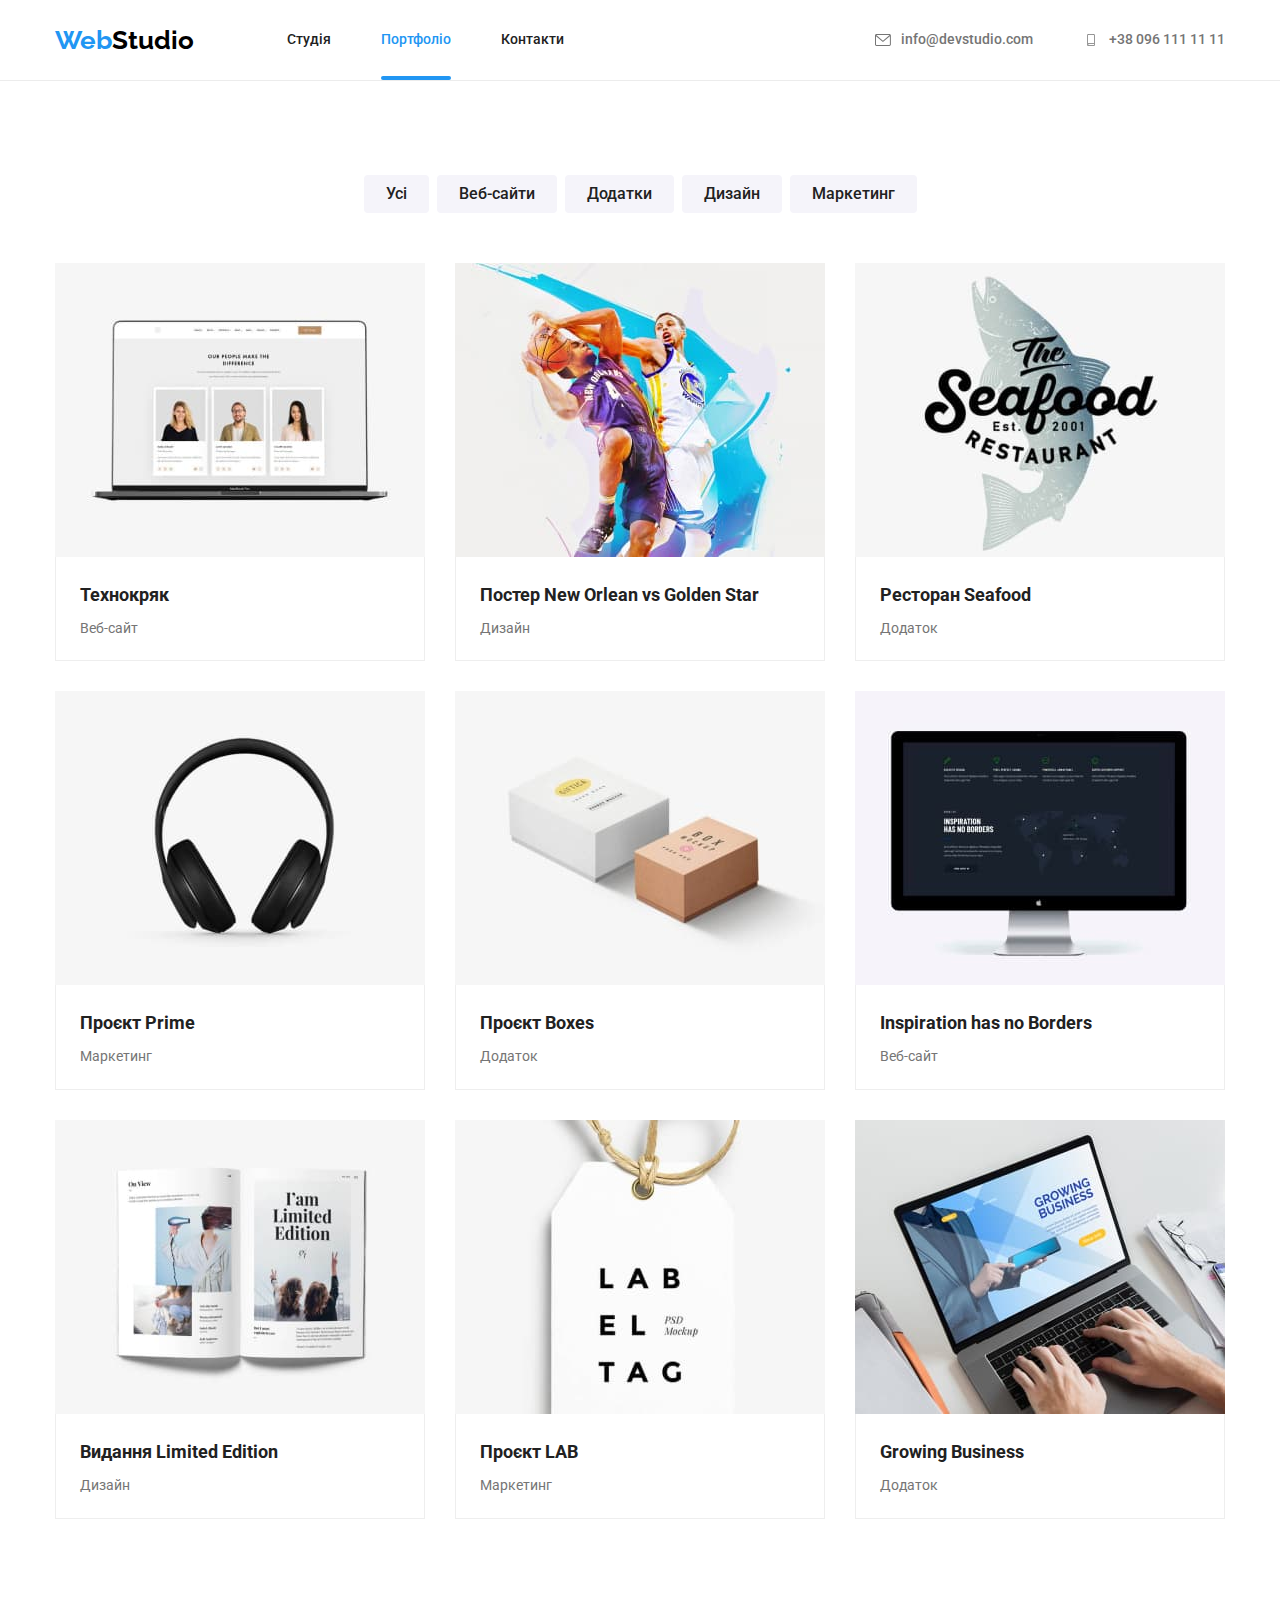
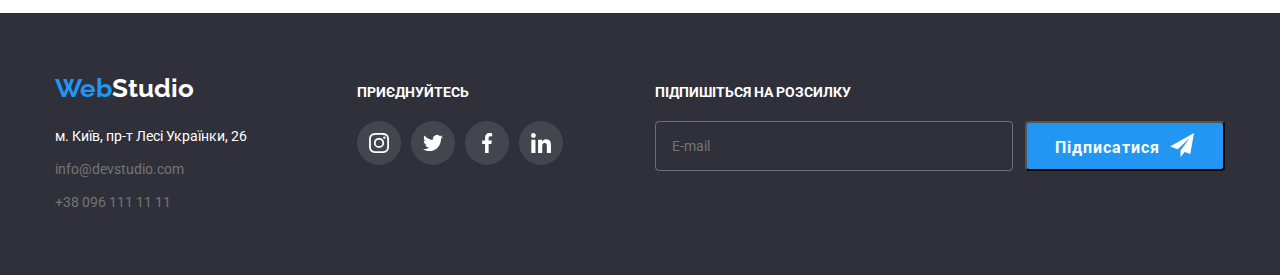
==== portfolio.html @ 0f6c2cb3 "Додає файли з попереднього модуля" ====
<!DOCTYPE html>
<html lang="uk">
  <head>
    <meta charset="UTF-8" />
    <meta http-equiv="X-UA-Compatible" content="IE=edge" />
    <meta name="viewport" content="width=device-width, initial-scale=1.0" />
    <title>Portfolio</title>
    <link rel="preconnect" href="https://fonts.googleapis.com" />
    <link rel="preconnect" href="https://fonts.gstatic.com" crossorigin />
    <link
      rel="stylesheet"
      href="https://cdnjs.cloudflare.com/ajax/libs/modern-normalize/1.1.0/modern-normalize.min.css"
    />
    <link
      href="https://fonts.googleapis.com/css2?family=Raleway:wght@700&family=Roboto:wght@400;500;700;900&display=swap"
      rel="stylesheet"
    />
    <link rel="stylesheet" href="./css/main.min.css" />
  </head>
  <body>
    <header class="header">
      <div class="header__container container">
        <!--Навігація-->
        <nav class="nav">
          <!--Логотип-->
          <a class="logo" href="./index.html"
            >Web<span class="logo__word">Studio</span></a
          >

          <ul class="nav__list list">
            <li class="nav__item">
              <a class="nav__link link" href="./index.html">Студія</a>
            </li>
            <li class="nav__item">
              <a class="nav__link link current" href="./portfolio.html"
                >Портфоліо</a
              >
            </li>
            <li class="nav__item">
              <a class="nav__link link" href="">Контакти</a>
            </li>
          </ul>
        </nav>
        <!--Контакти-->
        <ul class="contacts list">
          <li class="contacts__item">
            <a class="contacts__link link" href="mailto:info@devstudio.com">
              <span class="contacts__img"
                ><svg class="contacts__icon" width="16px" height="12px">
                  <use
                    href="./images/icons.svg#icon-contacts-envelope"
                  ></use></svg></span
              >info@devstudio.com</a
            >
          </li>
          <li class="contacts__item">
            <a class="contacts__link link" href="tel:+380961111111">
              <span class="contacts__img"
                ><svg class="contacts__icon" width="16px" height="12px">
                  <use
                    href="./images/icons.svg#icon-contacts-smartphone"
                  ></use></svg></span
              >+38 096 111 11 11</a
            >
          </li>
        </ul>
      </div>
    </header>
    <main>
      <section class="section">
        <div class="container">
          <!--Приховати заголовок-->
          <h1 class="visually-hidden">Портфоліо</h1>
          <ul class="filter list">
            <li class="filter__item">
              <button class="filter__btn button" type="button">Усі</button>
            </li>
            <li class="filter__item">
              <button class="filter__btn button" type="button">
                Веб-сайти
              </button>
            </li>
            <li class="filter__item">
              <button class="filter__btn button" type="button">Додатки</button>
            </li>
            <li class="filter__item">
              <button class="filter__btn button" type="button">Дизайн</button>
            </li>
            <li class="filter__item">
              <button class="filter__btn button" type="button">
                Маркетинг
              </button>
            </li>
          </ul>
          <ul class="projects list">
            <li class="projects__item">
              <a class="projects__link" href="#">
                <div class="projects__overlay">
                  <img
                    class="projects__img"
                    src="./images/tehnocrack-img.jpg"
                    alt="Ноутбук з відкритим сайтом"
                  />
                  <div class="projects__description">
                    <p class="projects__text">
                      Ресурс пропонує комплексні пропозиції з різним рівнем
                      функціоналу та сервісів. Все це дозволить відвідувачу
                      отримати вичерпні відомості про компанію чи приватну
                      особу.
                    </p>
                  </div>
                </div>
                <div class="projects__meta">
                  <h2 class="projects__title">Технокряк</h2>
                  <p>Веб-сайт</p>
                </div>
              </a>
            </li>
            <li class="projects__item">
              <a class="projects__link" href="#">
                <div class="projects__overlay">
                  <img
                    class="projects__img"
                    src="./images/poster-img.jpg"
                    alt="Постер з баскетболістами"
                  />
                  <div class="projects__description">
                    <p class="projects__text">
                      Ресурс пропонує комплексні пропозиції з різним рівнем
                      функціоналу та сервісів. Все це дозволить відвідувачу
                      отримати вичерпні відомості про компанію чи приватну
                      особу.
                    </p>
                  </div>
                </div>
                <div class="projects__meta">
                  <h2 class="projects__title">
                    Постер New Orlean vs Golden Star
                  </h2>
                  <p>Дизайн</p>
                </div>
              </a>
            </li>
            <li class="projects__item">
              <a class="projects__link" href="#">
                <div class="projects__overlay">
                  <img
                    class="projects__img"
                    src="./images/restaurant-seafood-img.jpg"
                    alt="Логотип ресторану"
                  />
                  <div class="projects__description">
                    <p class="projects__text">
                      Ресурс пропонує комплексні пропозиції з різним рівнем
                      функціоналу та сервісів. Все це дозволить відвідувачу
                      отримати вичерпні відомості про компанію чи приватну
                      особу.
                    </p>
                  </div>
                </div>
                <div class="projects__meta">
                  <h2 class="projects__title">Ресторан Seafood</h2>
                  <p>Додаток</p>
                </div>
              </a>
            </li>
            <li class="projects__item">
              <a class="projects__link" href="#">
                <div class="projects__overlay">
                  <img
                    class="projects__img"
                    src="./images/prime-img.jpg"
                    alt="Навушники"
                  />
                  <div class="projects__description">
                    <p class="projects__text">
                      Ресурс пропонує комплексні пропозиції з різним рівнем
                      функціоналу та сервісів. Все це дозволить відвідувачу
                      отримати вичерпні відомості про компанію чи приватну
                      особу.
                    </p>
                  </div>
                </div>
                <div class="projects__meta">
                  <h2 class="projects__title">Проєкт Prime</h2>
                  <p>Маркетинг</p>
                </div>
              </a>
            </li>
            <li class="projects__item">
              <a class="projects__link" href="#">
                <div class="projects__overlay">
                  <img
                    class="projects__img"
                    src="./images/boxes-img.jpg"
                    alt="Дві коробки"
                  />
                  <div class="projects__description">
                    <p class="projects__text">
                      Ресурс пропонує комплексні пропозиції з різним рівнем
                      функціоналу та сервісів. Все це дозволить відвідувачу
                      отримати вичерпні відомості про компанію чи приватну
                      особу.
                    </p>
                  </div>
                </div>
                <div class="projects__meta">
                  <h2 class="projects__title">Проєкт Boxes</h2>
                  <p>Додаток</p>
                </div>
              </a>
            </li>
            <li class="projects__item">
              <a class="projects__link" href="#">
                <div class="projects__overlay">
                  <img
                    class="projects__img"
                    src="./images/inspiration-img.jpg"
                    alt="Монітор комп'ютера"
                  />
                  <div class="projects__description">
                    <p class="projects__text">
                      Ресурс пропонує комплексні пропозиції з різним рівнем
                      функціоналу та сервісів. Все це дозволить відвідувачу
                      отримати вичерпні відомості про компанію чи приватну
                      особу.
                    </p>
                  </div>
                </div>
                <div class="projects__meta">
                  <h2 class="projects__title">Inspiration has no Borders</h2>
                  <p>Веб-сайт</p>
                </div>
              </a>
            </li>
            <li class="projects__item">
              <a class="projects__link" href="#">
                <div class="projects__overlay">
                  <img
                    class="projects__img"
                    src="./images/edition-img.jpg"
                    alt="Відкрита книга"
                  />
                  <div class="projects__description">
                    <p class="projects__text">
                      Ресурс пропонує комплексні пропозиції з різним рівнем
                      функціоналу та сервісів. Все це дозволить відвідувачу
                      отримати вичерпні відомості про компанію чи приватну
                      особу.
                    </p>
                  </div>
                </div>
                <div class="projects__meta">
                  <h2 class="projects__title">Видання Limited Edition</h2>
                  <p>Дизайн</p>
                </div>
              </a>
            </li>
            <li class="projects__item">
              <a class="projects__link" href="#">
                <div class="projects__overlay">
                  <img
                    class="projects__img"
                    src="./images/lab-img.jpg"
                    alt="Етикетка"
                  />
                  <div class="projects__description">
                    <p class="projects__text">
                      Ресурс пропонує комплексні пропозиції з різним рівнем
                      функціоналу та сервісів. Все це дозволить відвідувачу
                      отримати вичерпні відомості про компанію чи приватну
                      особу.
                    </p>
                  </div>
                </div>
                <div class="projects__meta">
                  <h2 class="projects__title">Проєкт LAB</h2>
                  <p>Маркетинг</p>
                </div>
              </a>
            </li>
            <li class="projects__item">
              <a class="projects__link" href="#">
                <div class="projects__overlay">
                  <img
                    class="projects__img"
                    src="./images/growing-businnes-img.jpg"
                    alt="Руки працюють за ноутбуком"
                  />
                  <div class="projects__description">
                    <p class="projects__text">
                      Ресурс пропонує комплексні пропозиції з різним рівнем
                      функціоналу та сервісів. Все це дозволить відвідувачу
                      отримати вичерпні відомості про компанію чи приватну
                      особу.
                    </p>
                  </div>
                </div>
                <div class="projects__meta">
                  <h2 class="projects__title">Growing Business</h2>
                  <p>Додаток</p>
                </div>
              </a>
            </li>
          </ul>
        </div>
      </section>
    </main>

    <footer class="footer">
      <div class="footer__container container">
        <div class="footer__contacts">
          <!--Логотип-->
          <div class="footer__logo">
            <a class="logo" href="./index.html"
              >Web<span class="logo__word logo__word--white-color"
                >Studio</span
              ></a
            >
          </div>
          <!--Адреса-->
          <address>
            <ul class="list">
              <li class="footer__item footer__map">
                <a
                  class="link"
                  href="https://www.google.com.ua/maps/place/%D0%B1%D1%83%D0%BB%D1%8C%D0%B2%D0%B0%D1%80+%D0%9B%D0%B5%D1%81%D1%96+%D0%A3%D0%BA%D1%80%D0%B0%D1%97%D0%BD%D0%BA%D0%B8,+26,+%D0%9A%D0%B8%D1%97%D0%B2,+02000/@50.4265807,30.5361971,17z/data=!3m1!4b1!4m6!3m5!1s0x40d4cf0e033ecbe9:0x57a4dffefec77da0!8m2!3d50.4265807!4d30.5383858!16s%2Fg%2F1tctq5jv?hl=uk"
                  >м. Київ, пр-т Лесі Українки, 26</a
                >
              </li>
              <li class="footer__item">
                <a class="link" href="mailto:info@devstudio.com"
                  >info@devstudio.com</a
                >
              </li>
              <li class="footer__item">
                <a class="link" href="tel:+380961111111">+38 096 111 11 11</a>
              </li>
            </ul>
          </address>
        </div>

        <div class="footer__social">
          <p class="footer__text">приєднуйтесь</p>
          <ul class="social list">
            <li class="social__item">
              <a class="social__link social__link--bg-color link" href="#"
                ><svg
                  class="social__icon social__icon--white-color"
                  width="20px"
                  height="20px"
                >
                  <use href="./images/icons.svg#icon-instagram"></use></svg
              ></a>
            </li>
            <li class="social__item">
              <a class="social__link social__link--bg-color link" href="#"
                ><svg
                  class="social__icon social__icon--white-color"
                  width="20px"
                  height="20px"
                >
                  <use href="./images/icons.svg#icon-twitter"></use></svg
              ></a>
            </li>
            <li class="social__item">
              <a class="social__link social__link--bg-color link" href="#"
                ><svg
                  class="social__icon social__icon--white-color"
                  width="20px"
                  height="20px"
                >
                  <use href="./images/icons.svg#icon-facebook"></use></svg
              ></a>
            </li>
            <li class="social__item">
              <a class="social__link social__link--bg-color link" href="#"
                ><svg
                  class="social__icon social__icon--white-color"
                  width="20px"
                  height="20px"
                >
                  <use href="./images/icons.svg#icon-linkedin"></use></svg
              ></a>
            </li>
          </ul>
        </div>

        <div class="mailing-form">
          <p class="mailing-form__text">Підпишіться на розсилку</p>
          <form action="#" class="mailing-form__field">
            <input
              class="mailing-form__input"
              type="email"
              name="mail"
              placeholder="E-mail"
            />
            <button class="form-btn button" type="submit">
              <span>Підписатися</span>
              <svg class="form-btn__icon" width="24px" height="24px">
                <use href="./images/icons.svg#icon-form-btn-send"></use>
              </svg>
            </button>
          </form>
        </div>
      </div>
    </footer>
  </body>
</html>
---- css/main.min.css ----
:root{--primary-text-color: #757575;--primary-white-color: #ffffff;--secondary-white-color: #f5f5f5;--accessary-white-color: #f5f4fa;--title-color: #212121;--primary-black-color: #000000;--alternativ-black-kolor: #212121;--active-btn-color: #188ce8;--accent-color: #2196f3;--primary-beckground-color: #2f303a;--border-color: #eeeeee;--border-header-color: #ececec;--elements-grey-color: #afb1b8;--footer-grey-color: rgba(255, 255, 255, 0.1);--timing-function: cubic-bezier(0.4, 0, 0.2, 1);--input-border-color: rgba(33, 33, 33, 0.2)}*,*::before,*::after{box-sizing:border-box}body{color:var(--primary-text-color);font-family:"Roboto",sans-serif;font-weight:400;font-size:14px;line-height:1.71}h1,h2,h3,h4,h5,h6,p,ul{margin:0;padding:0}img{display:block;max-width:100%;height:auto}.list{list-style-type:none}.link{text-decoration:none;color:inherit;transition:color 250ms var(--timing-function)}.link:hover,.link:focus{color:var(--accent-color)}.button{cursor:pointer}.section{padding-top:94px;padding-bottom:94px}.section__title{color:var(--title-color);font-weight:700;font-size:36px;line-height:1.17;margin-bottom:50px}.container{max-width:1200px;margin-left:auto;margin-right:auto;padding-left:15px;padding-right:15px}.visually-hidden{position:absolute;width:1px;height:1px;overflow:hidden;border:0;padding:0;clip:rect(0 0 0 0);-webkit-clip-path:inset(50%);clip-path:inset(50%);margin:-1px;white-space:nowrap}.current::after{display:block;position:absolute;left:0px;bottom:0px;width:100%;height:4px;background-color:currentColor;border-radius:2px;content:""}.footer{background-color:var(--primary-beckground-color);padding-top:60px;padding-bottom:60px}.footer__container{display:flex;gap:70px}.footer__contacts{display:inline-block}.footer__logo{margin-bottom:20px}.footer__item:not(:last-child){margin-bottom:9px}.footer__map{color:var(--primary-white-color)}.footer .link{font-style:normal}.footer__social{padding-top:12px}.footer__text{font-weight:700;font-size:14px;line-height:1.14;align-items:center;text-transform:uppercase;color:var(--primary-white-color);margin-bottom:20px}.header{border-bottom:1px solid var(--border-header-color);text-align:center}.header__container{display:flex;justify-content:space-between}.nav{display:flex;align-items:center}.nav__list{display:flex}.nav__list .link.current{color:var(--accent-color)}.nav__item:not(:last-child){margin-right:50px}.nav__link{display:block;position:relative;padding-top:32px;padding-bottom:32px;color:var(--title-color);font-weight:500;font-size:14px;line-height:1.14}.contacts{display:flex;margin-left:auto}.contacts__item:not(:last-child){margin-right:50px}.contacts__link{display:flex;align-items:center;padding-top:32px;padding-bottom:32px;font-weight:500;font-size:14px;line-height:1.14}.contacts__img{display:flex;justify-content:center;width:16px;height:12px;margin-right:10px}.contacts__icon{fill:currentColor}.logo{margin-right:93px;color:var(--accent-color);font-family:"Raleway";font-weight:700;font-size:26px;line-height:1.19;text-decoration:none}.logo__word{color:var(--primary-black-color)}.logo__word--white-color{color:var(--primary-white-color)}.mailing-form{margin-left:auto;padding-top:12px}.mailing-form__text{font-weight:700;font-size:14px;margin-bottom:20px;line-height:1.14;align-items:center;text-transform:uppercase;color:var(--primary-white-color)}.mailing-form__field{display:flex;position:relative}.mailing-form__input{width:358px;height:50px;padding-left:16px;margin-right:12px;color:var(--primary-white-color);background:rgba(0,0,0,0);border:1px solid rgba(255,255,255,.3);border-radius:4px;transition:border-color 250ms var(--timing-function)}.mailing-form__input:focus{border-color:var(--primary-white-color)}.form-btn{display:flex;text-align:center;width:200px;height:50px;padding:10px 28px;font-family:"Roboto",sans-serif;font-weight:700;font-size:16px;line-height:1.87;letter-spacing:.06em;color:var(--primary-white-color);background-color:var(--accent-color);border-radius:4px}.form-btn__icon{margin-left:10px;fill:currentColor}.social__link{display:flex;justify-content:center;align-items:center;width:44px;height:44px;border-radius:50%;transition:background-color 250ms var(--timing-function)}.social__link:hover,.social__link:focus{background-color:var(--accent-color)}.social__icon{fill:var(--elements-grey-color);transition:fill 250ms var(--timing-function)}.social__link:hover .social__icon,.social__link:focus .social__icon{fill:var(--primary-white-color)}.social__link--bg-color{background-color:var(--footer-grey-color)}.social__icon--white-color{fill:var(--primary-white-color)}.backdrop{position:fixed;top:0;left:0;width:100%;height:100%;z-index:1;background-color:rgba(0,0,0,.2);opacity:1;transition:opacity 250ms var(--timing-function),visibility 250ms var(--timing-function)}.backdrop.is-hidden .modal{transform:translate(-50%, -50%) scale(1.2)}.modal{position:absolute;top:50%;left:50%;padding:40px;transform:translate(-50%, -50%) scale(1);width:528px;height:581px;background-color:var(--primary-white-color);transition:transform 250ms var(--timing-function)}.is-hidden{opacity:0;visibility:hidden;pointer-events:none}.modal__btn{position:absolute;width:30px;height:30px;top:8px;right:8px;background:var(--primary-white-color);border:1px solid rgba(0,0,0,.1);border-radius:50%;cursor:pointer;transition:fill 250ms var(--timing-function)}.modal__icon-close{position:absolute;top:50%;left:50%;transform:translate(-50%, -50%)}.modal__btn:hover .modal__icon-close{fill:var(--accent-color)}.benefits{padding-bottom:0;background-color:var(--primary-white-color)}.benefits__list{display:flex;gap:30px}.benefits__item{max-width:270px}.benefits__icon{display:flex;justify-content:center;align-items:center;width:270px;height:120px;margin-bottom:30px;background-color:var(--accessary-white-color)}.benefits__title{margin-bottom:10px;color:var(--title-color);font-weight:700;font-size:14px;line-height:1.14;text-transform:uppercase}.customers{text-align:center;padding-top:94px;padding-bottom:94px}.customers__list{display:flex;justify-content:space-between;gap:30px}.customers__link{display:flex;justify-content:center;align-items:center;width:170px;height:92px;border:1px solid var(--elements-grey-color);border-radius:4px;transition:border-color 250ms var(--timing-function)}.customers__link:hover,.customers__link:focus{border-color:var(--accent-color)}.customers__icon{fill:var(--elements-grey-color);transition:fill 250ms var(--timing-function)}.customers__link:hover .customers__icon,.customers__link:focus .customers__icon{fill:var(--accent-color)}.response__text{font-family:"Roboto",sans-serif;font-style:normal;font-weight:700;font-size:20px;line-height:1.15;text-align:center;letter-spacing:.03em;color:var(--title-color);margin-bottom:10px}.response__label{display:block;font-family:"Roboto",sans-serif;font-style:normal;font-weight:400;font-size:12px;line-height:1.16;letter-spacing:.01em;margin-bottom:4px}.response__field{position:relative;display:block;margin-bottom:10px;color:var(--title-color)}.response__input{width:100%;height:40px;padding:11px 11px 11px 44px;font:inherit;border:1px solid var(--input-border-color);border-radius:4px;cursor:pointer;outline:none}.response__input:hover,.response__input:focus{border-color:var(--accent-color);transition:border-color 250ms var(--timing-function)}.response__icon{position:absolute;top:50%;left:12px;transform:translateY(-50%);fill:currentColor;pointer-events:none;transition:fill 250ms var(--timing-function)}.response__input:hover+.response__icon,.response__input:focus+.response__icon{fill:var(--accent-color)}.response__area{display:block;width:100%;height:120px;resize:none;padding:12px 16px;margin-bottom:20px;font:inherit;border:1px solid var(--input-border-color);border-radius:4px;outline:none}.response__area:hover,.response__area:focus{border-color:var(--accent-color);transition:border-color 250ms var(--timing-function)}.policy{display:flex;align-items:center;justify-content:center;gap:7px;margin-bottom:30px}.policy__input{position:absolute;-webkit-appearance:none;-moz-appearance:none;appearance:none}.policy__input:checked~.policy__checkbox{background-image:url(../images/checkbox-checked.svg)}.policy__checkbox{display:inline-block;width:16px;height:15px;background-image:url(../images/checkbox.svg)}.policy__link{color:var(--accent-color)}.response__btn{display:block;width:200px;height:50px;padding:10px 28px;margin:0 auto;font-family:"Roboto",sans-serif;font-weight:700;font-size:16px;line-height:1.87;letter-spacing:.06em;color:var(--primary-white-color);background-color:var(--accent-color);border-color:var(--accent-color);border-radius:4px;box-shadow:0px 4px 4px rgba(0,0,0,.15);transition:background-color 250ms var(--timing-function),box-shadow 250ms var(--timing-function)}.response__btn:hover{background:var(--active-btn-color);box-shadow:0px 4px 4px rgba(0,0,0,.15);border-radius:4px}.hero{padding-top:200px;padding-bottom:200px;text-align:center;background-color:var(--primary-beckground-color);background-image:linear-gradient(rgba(47, 48, 58, 0.4), rgba(47, 48, 58, 0.4)),url(../images/hero-bg-Img.jpg);background-repeat:no-repeat;background-size:cover;background-position:center}.hero__title{margin:auto;margin-bottom:30px;max-width:696px;color:var(--primary-white-color);font-weight:900;font-size:44px;line-height:1.36;letter-spacing:.06em;text-transform:uppercase}.hero__btn{padding:10px 32px;color:var(--primary-white-color);background-color:var(--accent-color);font-weight:700;font-size:16px;line-height:1.875;letter-spacing:.06em;border-color:rgba(0,0,0,0);border-radius:4px;transition:background-color 250ms var(--timing-function),box-shadow 250ms var(--timing-function)}.hero__btn:hover,.hero__btn:focus{background-color:var(--active-btn-color);box-shadow:0px 4px 4px rgba(0,0,0,.15)}.team{text-align:center;background-color:var(--accessary-white-color)}.team__list{display:flex;justify-content:space-between}.team__item{background-color:var(--primary-white-color);box-shadow:0px 1px 3px rgba(0,0,0,.12),0px 1px 1px rgba(0,0,0,.14),0px 2px 1px rgba(0,0,0,.2);border-radius:0px 0px 4px 4px}.team__img{width:270px}.team__description{padding-top:30px;padding-bottom:30px}.team__title{margin-bottom:10px;color:var(--title-color);font-weight:500;font-size:16px;line-height:1.19}.team__text{margin-bottom:16px}.social{display:flex;justify-content:center;gap:10px}.works{background-color:var(--primary-white-color);text-align:center;padding-bottom:94px}.works__list{display:flex;justify-content:space-between}.works__item{position:relative}.works__title{display:flex;justify-content:center;align-items:center;width:100%;height:70px;color:var(--primary-white-color);background-color:rgba(47,48,58,.8);font-weight:700;font-size:14px;line-height:1.14;letter-spacing:.03em;text-transform:uppercase;position:absolute;bottom:0}.works__img{width:370px}.filter{display:flex;justify-content:center;margin-bottom:50px}.filter__item:not(:last-child){margin-right:8px}.filter__btn{padding:6px 22px;color:var(--title-color);background-color:var(--accessary-white-color);font-family:inherit;font-weight:500;font-size:16px;line-height:1.6;border:1px rgba(0,0,0,0);border-radius:4px;transition:color 250ms var(--timing-function),box-shadow 250ms var(--timing-function),background-color 250ms var(--timing-function)}.filter__btn:hover,.filter__btn:focus{color:var(--primary-white-color);background-color:var(--accent-color);box-shadow:0px 3px 1px rgba(0,0,0,.1),0px 1px 2px rgba(0,0,0,.08),0px 2px 2px rgba(0,0,0,.12)}.projects{display:flex;flex-wrap:wrap}.projects__item{width:calc((100% - 60px)/3)}.projects__item:not(:nth-child(3n)){margin-right:30px}.projects__item:not(:nth-last-child(-n+3)){margin-bottom:30px}.projects__title{margin-bottom:4px;color:var(--title-color);font-weight:700;font-size:18px;line-height:2}.projects__link{display:inline-block;text-decoration:none;color:inherit;transition:box-shadow 250ms var(--timing-function)}.projects__link:hover{box-shadow:0px 1px 1px rgba(0,0,0,.12),0px 4px 4px rgba(0,0,0,.06),1px 4px 6px rgba(0,0,0,.16)}.projects__overlay{position:relative;width:100%;height:100%;overflow:hidden}.projects__img{width:370px}.projects__description{position:absolute;top:0;left:0;width:100%;height:100%;transform:translateY(101%);font-weight:400;font-size:18px;line-height:1.56;letter-spacing:.03em;padding:63px 24px;color:var(--primary-white-color);background-color:rgba(33,150,243,.9);transition:transform 250ms var(--timing-function)}.projects__link:hover .projects__description{transform:translateY(0)}.projects__meta{padding:20px 24px;border-right:1px solid var(--border-color);border-bottom:1px solid var(--border-color);border-left:1px solid var(--border-color)}/*# sourceMappingURL=main.min.css.map */
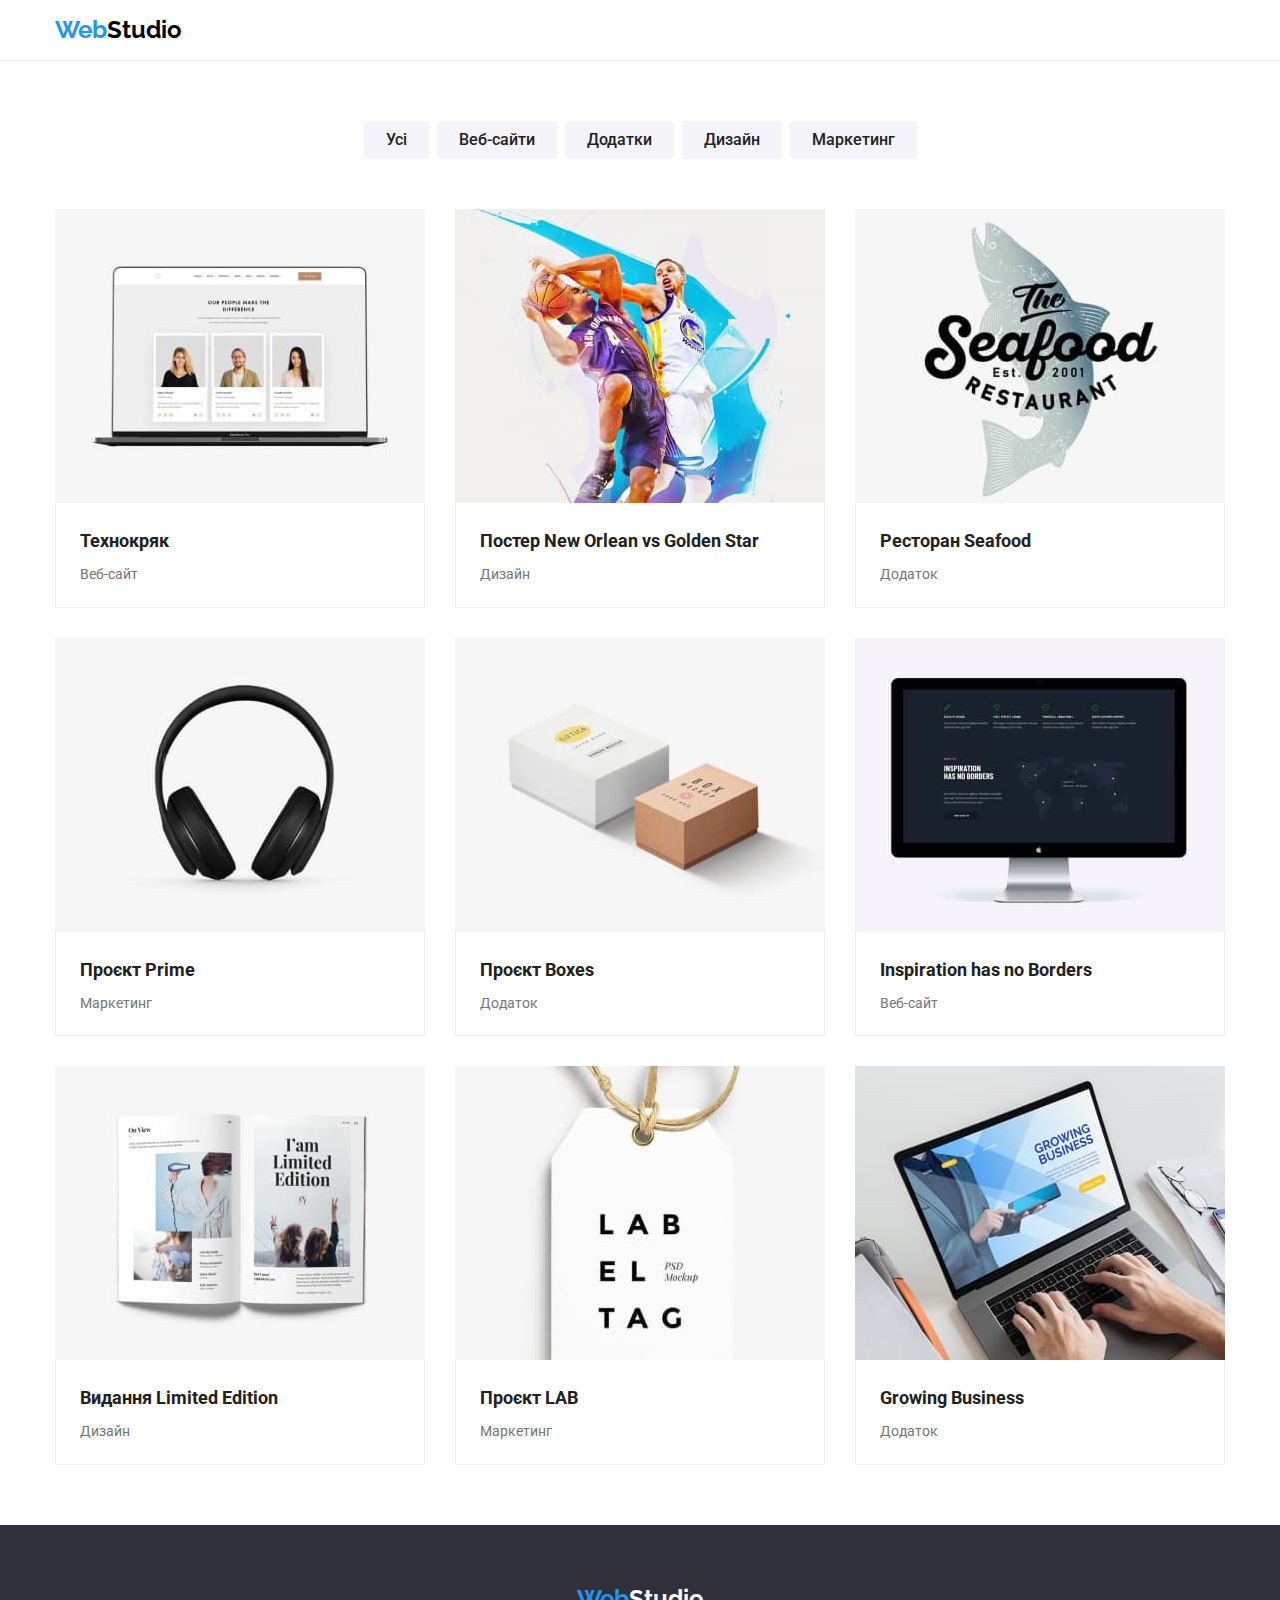
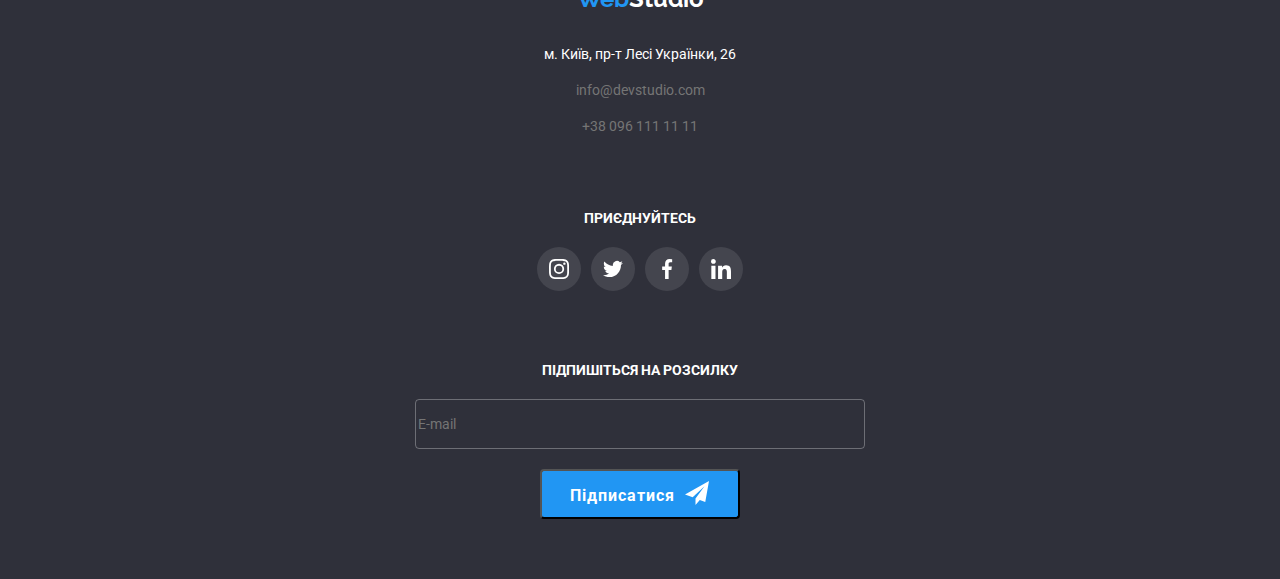
==== commit e1ff4392: "Додає мобільні стилі до хедеоа і футера портфоліо" ====
--- a/portfolio.html
+++ b/portfolio.html
@@ -27,20 +27,35 @@
             >Web<span class="logo__word">Studio</span></a
           >
 
+          <button
+            class="mobile-btn-burger js-open-menu"
+            type="button"
+          >
+            <svg
+              width="40px"
+              height="40px"
+              aria-label="Перемикач мобільного меню"
+            >
+              <use
+                class="mobile-btn-burger__icon"
+                href="./images/icons.svg#icon-header-menu_40px"
+              ></use>
+            </svg>
+          </button>
+
           <ul class="nav__list list">
             <li class="nav__item">
               <a class="nav__link link" href="./index.html">Студія</a>
             </li>
             <li class="nav__item">
-              <a class="nav__link link current" href="./portfolio.html"
-                >Портфоліо</a
-              >
+              <a class="nav__link link current" href="./portfolio.html">Портфоліо</a>
             </li>
             <li class="nav__item">
               <a class="nav__link link" href="">Контакти</a>
             </li>
           </ul>
         </nav>
+
         <!--Контакти-->
         <ul class="contacts list">
           <li class="contacts__item">
@@ -320,7 +335,7 @@
           </div>
           <!--Адреса-->
           <address>
-            <ul class="list">
+            <ul class="footer__list list">
               <li class="footer__item footer__map">
                 <a
                   class="link"
@@ -350,8 +365,7 @@
                   width="20px"
                   height="20px"
                 >
-                  <use href="./images/icons.svg#icon-instagram"></use></svg
-              ></a>
+                  <use href="./images/icons.svg#icon-instagram"></use></svg></a>
             </li>
             <li class="social__item">
               <a class="social__link social__link--bg-color link" href="#"
@@ -360,8 +374,7 @@
                   width="20px"
                   height="20px"
                 >
-                  <use href="./images/icons.svg#icon-twitter"></use></svg
-              ></a>
+                  <use href="./images/icons.svg#icon-twitter"></use></svg></a>
             </li>
             <li class="social__item">
               <a class="social__link social__link--bg-color link" href="#"
@@ -370,8 +383,7 @@
                   width="20px"
                   height="20px"
                 >
-                  <use href="./images/icons.svg#icon-facebook"></use></svg
-              ></a>
+                  <use href="./images/icons.svg#icon-facebook"></use></svg></a>
             </li>
             <li class="social__item">
               <a class="social__link social__link--bg-color link" href="#"
@@ -380,8 +392,7 @@
                   width="20px"
                   height="20px"
                 >
-                  <use href="./images/icons.svg#icon-linkedin"></use></svg
-              ></a>
+                  <use href="./images/icons.svg#icon-linkedin"></use></svg></a>
             </li>
           </ul>
         </div>
@@ -405,5 +416,62 @@
         </div>
       </div>
     </footer>
+
+    <div class="mobile-menu js-menu-container">
+        <nav class="mobile-menu__nav">
+          <ul class="list js-menu-container">
+            <li>
+              <a class="mobile-menu__link link current" href="./index.html">Студія</a>
+            </li>
+            <li>
+              <a class="mobile-menu__link link" href="./portfolio.html">Портфоліо</a>
+            </li>
+            <li>
+              <a class="mobile-menu__link link" href="">Контакти</a>
+            </li>
+          </ul>
+        </nav>
+
+        <div class="mobile-container">
+          <ul class="mobile-contacts list">
+            <li class="mobile-contacts__item">
+              <a class="mobile-contacts__tel link" href="tel:+380961111111">
+                +38 096 111 11 11</a
+              >
+            </li>
+            <li class="mobile-contacts__item">
+              <a class="mobile-contacts__email link" href="mailto:info@devstudio.com">
+                info@devstudio.com</a
+              >
+            </li>
+          </ul>
+
+          <ul class="mobail-menu__social list">
+            <li class="mobail-menu__social-item"><a href="#" class="mobail-menu__social-link link">Instagram</a></li>
+            <li class="mobail-menu__social-item"><a href="#" class="mobail-menu__social-link link">Twitter</a></li>
+            <li class="mobail-menu__social-item"><a href="#" class="mobail-menu__social-link link">Facebook</a></li>
+            <li class="mobail-menu__social-item"><a href="#" class="mobail-menu__social-link link">LinkedIn</a></li>
+          </ul>
+        </div>
+
+        <button
+        class="mobile-menu__btn-close js-close-menu"
+        type="button"
+        aria-expanded="false"
+        aria-controls="mobile-btn"
+      >
+          <svg
+          width="40px"
+          height="40px"
+          aria-label="Перемикач мобільного меню"
+        >
+           <use
+            class="mobile-btn-close__icon"
+            href="./images/icons.svg#icon-header-close_40px"
+          ></use>
+          </svg>
+        </button>
+
+    </div>
   </body>
 </html>
--- a/css/main.min.css
+++ b/css/main.min.css
@@ -1 +1 @@
-:root{--primary-text-color: #757575;--primary-white-color: #ffffff;--secondary-white-color: #f5f5f5;--accessary-white-color: #f5f4fa;--title-color: #212121;--primary-black-color: #000000;--alternativ-black-kolor: #212121;--active-btn-color: #188ce8;--accent-color: #2196f3;--primary-beckground-color: #2f303a;--border-color: #eeeeee;--border-header-color: #ececec;--elements-grey-color: #afb1b8;--footer-grey-color: rgba(255, 255, 255, 0.1);--timing-function: cubic-bezier(0.4, 0, 0.2, 1);--input-border-color: rgba(33, 33, 33, 0.2)}*,*::before,*::after{box-sizing:border-box}body{color:var(--primary-text-color);font-family:"Roboto",sans-serif;font-weight:400;font-size:14px;line-height:1.71}h1,h2,h3,h4,h5,h6,p,ul{margin:0;padding:0}img{display:block;max-width:100%;height:auto}.list{list-style-type:none}.link{text-decoration:none;color:inherit;transition:color 250ms var(--timing-function)}.link:hover,.link:focus{color:var(--accent-color)}.button{cursor:pointer}.section{padding-top:94px;padding-bottom:94px}.section__title{color:var(--title-color);font-weight:700;font-size:36px;line-height:1.17;margin-bottom:50px}.container{max-width:1200px;margin-left:auto;margin-right:auto;padding-left:15px;padding-right:15px}.visually-hidden{position:absolute;width:1px;height:1px;overflow:hidden;border:0;padding:0;clip:rect(0 0 0 0);-webkit-clip-path:inset(50%);clip-path:inset(50%);margin:-1px;white-space:nowrap}.current::after{display:block;position:absolute;left:0px;bottom:0px;width:100%;height:4px;background-color:currentColor;border-radius:2px;content:""}.footer{background-color:var(--primary-beckground-color);padding-top:60px;padding-bottom:60px}.footer__container{display:flex;gap:70px}.footer__contacts{display:inline-block}.footer__logo{margin-bottom:20px}.footer__item:not(:last-child){margin-bottom:9px}.footer__map{color:var(--primary-white-color)}.footer .link{font-style:normal}.footer__social{padding-top:12px}.footer__text{font-weight:700;font-size:14px;line-height:1.14;align-items:center;text-transform:uppercase;color:var(--primary-white-color);margin-bottom:20px}.header{border-bottom:1px solid var(--border-header-color);text-align:center}.header__container{display:flex;justify-content:space-between}.nav{display:flex;align-items:center}.nav__list{display:flex}.nav__list .link.current{color:var(--accent-color)}.nav__item:not(:last-child){margin-right:50px}.nav__link{display:block;position:relative;padding-top:32px;padding-bottom:32px;color:var(--title-color);font-weight:500;font-size:14px;line-height:1.14}.contacts{display:flex;margin-left:auto}.contacts__item:not(:last-child){margin-right:50px}.contacts__link{display:flex;align-items:center;padding-top:32px;padding-bottom:32px;font-weight:500;font-size:14px;line-height:1.14}.contacts__img{display:flex;justify-content:center;width:16px;height:12px;margin-right:10px}.contacts__icon{fill:currentColor}.logo{margin-right:93px;color:var(--accent-color);font-family:"Raleway";font-weight:700;font-size:26px;line-height:1.19;text-decoration:none}.logo__word{color:var(--primary-black-color)}.logo__word--white-color{color:var(--primary-white-color)}.mailing-form{margin-left:auto;padding-top:12px}.mailing-form__text{font-weight:700;font-size:14px;margin-bottom:20px;line-height:1.14;align-items:center;text-transform:uppercase;color:var(--primary-white-color)}.mailing-form__field{display:flex;position:relative}.mailing-form__input{width:358px;height:50px;padding-left:16px;margin-right:12px;color:var(--primary-white-color);background:rgba(0,0,0,0);border:1px solid rgba(255,255,255,.3);border-radius:4px;transition:border-color 250ms var(--timing-function)}.mailing-form__input:focus{border-color:var(--primary-white-color)}.form-btn{display:flex;text-align:center;width:200px;height:50px;padding:10px 28px;font-family:"Roboto",sans-serif;font-weight:700;font-size:16px;line-height:1.87;letter-spacing:.06em;color:var(--primary-white-color);background-color:var(--accent-color);border-radius:4px}.form-btn__icon{margin-left:10px;fill:currentColor}.social__link{display:flex;justify-content:center;align-items:center;width:44px;height:44px;border-radius:50%;transition:background-color 250ms var(--timing-function)}.social__link:hover,.social__link:focus{background-color:var(--accent-color)}.social__icon{fill:var(--elements-grey-color);transition:fill 250ms var(--timing-function)}.social__link:hover .social__icon,.social__link:focus .social__icon{fill:var(--primary-white-color)}.social__link--bg-color{background-color:var(--footer-grey-color)}.social__icon--white-color{fill:var(--primary-white-color)}.backdrop{position:fixed;top:0;left:0;width:100%;height:100%;z-index:1;background-color:rgba(0,0,0,.2);opacity:1;transition:opacity 250ms var(--timing-function),visibility 250ms var(--timing-function)}.backdrop.is-hidden .modal{transform:translate(-50%, -50%) scale(1.2)}.modal{position:absolute;top:50%;left:50%;padding:40px;transform:translate(-50%, -50%) scale(1);width:528px;height:581px;background-color:var(--primary-white-color);transition:transform 250ms var(--timing-function)}.is-hidden{opacity:0;visibility:hidden;pointer-events:none}.modal__btn{position:absolute;width:30px;height:30px;top:8px;right:8px;background:var(--primary-white-color);border:1px solid rgba(0,0,0,.1);border-radius:50%;cursor:pointer;transition:fill 250ms var(--timing-function)}.modal__icon-close{position:absolute;top:50%;left:50%;transform:translate(-50%, -50%)}.modal__btn:hover .modal__icon-close{fill:var(--accent-color)}.benefits{padding-bottom:0;background-color:var(--primary-white-color)}.benefits__list{display:flex;gap:30px}.benefits__item{max-width:270px}.benefits__icon{display:flex;justify-content:center;align-items:center;width:270px;height:120px;margin-bottom:30px;background-color:var(--accessary-white-color)}.benefits__title{margin-bottom:10px;color:var(--title-color);font-weight:700;font-size:14px;line-height:1.14;text-transform:uppercase}.customers{text-align:center;padding-top:94px;padding-bottom:94px}.customers__list{display:flex;justify-content:space-between;gap:30px}.customers__link{display:flex;justify-content:center;align-items:center;width:170px;height:92px;border:1px solid var(--elements-grey-color);border-radius:4px;transition:border-color 250ms var(--timing-function)}.customers__link:hover,.customers__link:focus{border-color:var(--accent-color)}.customers__icon{fill:var(--elements-grey-color);transition:fill 250ms var(--timing-function)}.customers__link:hover .customers__icon,.customers__link:focus .customers__icon{fill:var(--accent-color)}.response__text{font-family:"Roboto",sans-serif;font-style:normal;font-weight:700;font-size:20px;line-height:1.15;text-align:center;letter-spacing:.03em;color:var(--title-color);margin-bottom:10px}.response__label{display:block;font-family:"Roboto",sans-serif;font-style:normal;font-weight:400;font-size:12px;line-height:1.16;letter-spacing:.01em;margin-bottom:4px}.response__field{position:relative;display:block;margin-bottom:10px;color:var(--title-color)}.response__input{width:100%;height:40px;padding:11px 11px 11px 44px;font:inherit;border:1px solid var(--input-border-color);border-radius:4px;cursor:pointer;outline:none}.response__input:hover,.response__input:focus{border-color:var(--accent-color);transition:border-color 250ms var(--timing-function)}.response__icon{position:absolute;top:50%;left:12px;transform:translateY(-50%);fill:currentColor;pointer-events:none;transition:fill 250ms var(--timing-function)}.response__input:hover+.response__icon,.response__input:focus+.response__icon{fill:var(--accent-color)}.response__area{display:block;width:100%;height:120px;resize:none;padding:12px 16px;margin-bottom:20px;font:inherit;border:1px solid var(--input-border-color);border-radius:4px;outline:none}.response__area:hover,.response__area:focus{border-color:var(--accent-color);transition:border-color 250ms var(--timing-function)}.policy{display:flex;align-items:center;justify-content:center;gap:7px;margin-bottom:30px}.policy__input{position:absolute;-webkit-appearance:none;-moz-appearance:none;appearance:none}.policy__input:checked~.policy__checkbox{background-image:url(../images/checkbox-checked.svg)}.policy__checkbox{display:inline-block;width:16px;height:15px;background-image:url(../images/checkbox.svg)}.policy__link{color:var(--accent-color)}.response__btn{display:block;width:200px;height:50px;padding:10px 28px;margin:0 auto;font-family:"Roboto",sans-serif;font-weight:700;font-size:16px;line-height:1.87;letter-spacing:.06em;color:var(--primary-white-color);background-color:var(--accent-color);border-color:var(--accent-color);border-radius:4px;box-shadow:0px 4px 4px rgba(0,0,0,.15);transition:background-color 250ms var(--timing-function),box-shadow 250ms var(--timing-function)}.response__btn:hover{background:var(--active-btn-color);box-shadow:0px 4px 4px rgba(0,0,0,.15);border-radius:4px}.hero{padding-top:200px;padding-bottom:200px;text-align:center;background-color:var(--primary-beckground-color);background-image:linear-gradient(rgba(47, 48, 58, 0.4), rgba(47, 48, 58, 0.4)),url(../images/hero-bg-Img.jpg);background-repeat:no-repeat;background-size:cover;background-position:center}.hero__title{margin:auto;margin-bottom:30px;max-width:696px;color:var(--primary-white-color);font-weight:900;font-size:44px;line-height:1.36;letter-spacing:.06em;text-transform:uppercase}.hero__btn{padding:10px 32px;color:var(--primary-white-color);background-color:var(--accent-color);font-weight:700;font-size:16px;line-height:1.875;letter-spacing:.06em;border-color:rgba(0,0,0,0);border-radius:4px;transition:background-color 250ms var(--timing-function),box-shadow 250ms var(--timing-function)}.hero__btn:hover,.hero__btn:focus{background-color:var(--active-btn-color);box-shadow:0px 4px 4px rgba(0,0,0,.15)}.team{text-align:center;background-color:var(--accessary-white-color)}.team__list{display:flex;justify-content:space-between}.team__item{background-color:var(--primary-white-color);box-shadow:0px 1px 3px rgba(0,0,0,.12),0px 1px 1px rgba(0,0,0,.14),0px 2px 1px rgba(0,0,0,.2);border-radius:0px 0px 4px 4px}.team__img{width:270px}.team__description{padding-top:30px;padding-bottom:30px}.team__title{margin-bottom:10px;color:var(--title-color);font-weight:500;font-size:16px;line-height:1.19}.team__text{margin-bottom:16px}.social{display:flex;justify-content:center;gap:10px}.works{background-color:var(--primary-white-color);text-align:center;padding-bottom:94px}.works__list{display:flex;justify-content:space-between}.works__item{position:relative}.works__title{display:flex;justify-content:center;align-items:center;width:100%;height:70px;color:var(--primary-white-color);background-color:rgba(47,48,58,.8);font-weight:700;font-size:14px;line-height:1.14;letter-spacing:.03em;text-transform:uppercase;position:absolute;bottom:0}.works__img{width:370px}.filter{display:flex;justify-content:center;margin-bottom:50px}.filter__item:not(:last-child){margin-right:8px}.filter__btn{padding:6px 22px;color:var(--title-color);background-color:var(--accessary-white-color);font-family:inherit;font-weight:500;font-size:16px;line-height:1.6;border:1px rgba(0,0,0,0);border-radius:4px;transition:color 250ms var(--timing-function),box-shadow 250ms var(--timing-function),background-color 250ms var(--timing-function)}.filter__btn:hover,.filter__btn:focus{color:var(--primary-white-color);background-color:var(--accent-color);box-shadow:0px 3px 1px rgba(0,0,0,.1),0px 1px 2px rgba(0,0,0,.08),0px 2px 2px rgba(0,0,0,.12)}.projects{display:flex;flex-wrap:wrap}.projects__item{width:calc((100% - 60px)/3)}.projects__item:not(:nth-child(3n)){margin-right:30px}.projects__item:not(:nth-last-child(-n+3)){margin-bottom:30px}.projects__title{margin-bottom:4px;color:var(--title-color);font-weight:700;font-size:18px;line-height:2}.projects__link{display:inline-block;text-decoration:none;color:inherit;transition:box-shadow 250ms var(--timing-function)}.projects__link:hover{box-shadow:0px 1px 1px rgba(0,0,0,.12),0px 4px 4px rgba(0,0,0,.06),1px 4px 6px rgba(0,0,0,.16)}.projects__overlay{position:relative;width:100%;height:100%;overflow:hidden}.projects__img{width:370px}.projects__description{position:absolute;top:0;left:0;width:100%;height:100%;transform:translateY(101%);font-weight:400;font-size:18px;line-height:1.56;letter-spacing:.03em;padding:63px 24px;color:var(--primary-white-color);background-color:rgba(33,150,243,.9);transition:transform 250ms var(--timing-function)}.projects__link:hover .projects__description{transform:translateY(0)}.projects__meta{padding:20px 24px;border-right:1px solid var(--border-color);border-bottom:1px solid var(--border-color);border-left:1px solid var(--border-color)}/*# sourceMappingURL=main.min.css.map */+:root{--primary-text-color: #757575;--primary-white-color: #ffffff;--secondary-white-color: #f5f5f5;--accessary-white-color: #f5f4fa;--title-color: #212121;--primary-black-color: #000000;--alternativ-black-kolor: #212121;--active-btn-color: #188ce8;--accent-color: #2196f3;--primary-beckground-color: #2f303a;--border-color: #eeeeee;--border-header-color: #ececec;--elements-grey-color: #afb1b8;--footer-grey-color: rgba(255, 255, 255, 0.1);--timing-function: cubic-bezier(0.4, 0, 0.2, 1);--input-border-color: rgba(33, 33, 33, 0.2)}*,*::before,*::after{box-sizing:border-box}body{color:var(--primary-text-color);font-family:"Roboto",sans-serif;font-weight:400;font-size:14px;line-height:1.71}h1,h2,h3,h4,h5,h6,p,ul{margin:0;padding:0}img{display:block;max-width:100%;height:auto}.list{list-style-type:none}.link{text-decoration:none;color:inherit;transition:color 250ms var(--timing-function)}.link:hover,.link:focus{color:var(--accent-color)}.button{cursor:pointer}.section{padding-top:60px;padding-bottom:60px}.section__title{color:var(--title-color);font-weight:700;font-size:28px;line-height:1.17;margin-bottom:30px}.container{max-width:1200px;margin-left:auto;margin-right:auto;padding-left:15px;padding-right:15px}.visually-hidden{position:absolute;width:1px;height:1px;overflow:hidden;border:0;padding:0;clip:rect(0 0 0 0);-webkit-clip-path:inset(50%);clip-path:inset(50%);margin:-1px;white-space:nowrap}.current::after{display:block;position:absolute;left:0px;bottom:0px;width:100%;height:4px;background-color:currentColor;border-radius:2px;content:""}.footer{background-color:var(--primary-beckground-color);padding-top:60px;padding-bottom:60px}.footer__container{text-align:center}.footer__contacts{display:inline-block;align-items:center}.footer__logo{margin-bottom:28px}.footer__item:not(:last-child){margin-bottom:12px}.footer__map{color:var(--primary-white-color)}.footer .link{font-style:normal}.footer__list{margin-bottom:60px}.footer__social{padding-top:12px;margin-bottom:60px}.footer__text{font-weight:700;font-size:14px;line-height:1.14;align-items:center;text-transform:uppercase;color:var(--primary-white-color);margin-bottom:20px}.header{border-bottom:1px solid var(--border-header-color);text-align:center}.nav{display:flex;align-items:center;justify-content:space-between;min-height:60px}.nav__list{display:none}.nav__list .link.current{color:var(--accent-color)}.nav__item:not(:last-child){margin-right:50px}.nav__link{display:block;position:relative;padding-top:32px;padding-bottom:32px;color:var(--title-color);font-weight:500;font-size:14px;line-height:1.14}.mobile-btn-burger{display:inline-flex;padding:0;margin:0;border:none;background-color:rgba(0,0,0,0)}@media screen and (min-width: 768px){.mobile-btn-burger{display:none}}.mobile-btn-burger:hover,.mobile-btn-burger:focus{fill:var(--accent-color)}.contacts{display:none}.contacts__item:not(:last-child){margin-right:50px}.contacts__link{display:flex;align-items:center;padding-top:32px;padding-bottom:32px;font-weight:500;font-size:14px;line-height:1.14}.contacts__img{display:flex;justify-content:center;width:16px;height:12px;margin-right:10px}.contacts__icon{fill:currentColor}.logo{color:var(--accent-color);font-family:"Raleway";font-weight:700;font-size:24px;line-height:1.16;text-decoration:none}.logo__word{color:var(--primary-black-color)}.logo__word--white-color{color:var(--primary-white-color)}.mobile-menu{position:fixed;top:0;left:0;display:none;width:100%;height:100%;background-color:var(--primary-white-color);padding:48px 40px;z-index:1}.mobile-menu__btn-close{position:absolute;top:10px;right:15px}.mobile-menu.is-open{display:flex;flex-direction:column;justify-content:space-between}.mobile-menu__link{display:block;color:var(--primary-black-color);font-weight:500;font-size:40px;line-height:1.17;margin-bottom:32px}.mobile-menu__btn-close{display:inline-flex;padding:0;margin:0;border:none;background-color:rgba(0,0,0,0)}@media screen and (min-width: 768px){.mobile-menu__btn-close{display:none}}.mobile-menu__btn-close:hover,.mobile-menu__btn-close:focus{fill:var(--accent-color)}.mobile-contacts__item{margin-bottom:34px}.mobile-contacts__tel{color:var(--accent-color);font-weight:500;font-size:34px;line-height:1.17}.mobile-contacts__email{font-weight:500;font-size:24px;line-height:1.17}.mobail-menu__social{display:flex;align-items:center;justify-content:space-between;padding-top:32px}.mobail-menu__social-link{color:var(--accent-color);font-weight:500;font-size:18px;line-height:1.22}.mailing-form{margin-left:auto;padding-top:12px}.mailing-form__text{font-weight:700;font-size:14px;margin-bottom:20px;line-height:1.14;align-items:center;text-transform:uppercase;color:var(--primary-white-color)}.mailing-form__input{width:450px;height:50px;margin-bottom:20px;color:var(--primary-white-color);background:rgba(0,0,0,0);border:1px solid rgba(255,255,255,.3);border-radius:4px;transition:border-color 250ms var(--timing-function)}.mailing-form__input:focus{border-color:var(--primary-white-color)}.form-btn{display:flex;text-align:center;width:200px;height:50px;padding:10px 28px;margin:auto;font-family:"Roboto",sans-serif;font-weight:700;font-size:16px;line-height:1.87;letter-spacing:.06em;color:var(--primary-white-color);background-color:var(--accent-color);border-radius:4px}.form-btn__icon{margin-left:10px;fill:currentColor}.social__link{display:flex;justify-content:center;align-items:center;width:44px;height:44px;border-radius:50%;transition:background-color 250ms var(--timing-function)}.social__link:hover,.social__link:focus{background-color:var(--accent-color)}.social__icon{fill:var(--elements-grey-color);transition:fill 250ms var(--timing-function)}.social__link:hover .social__icon,.social__link:focus .social__icon{fill:var(--primary-white-color)}.social__link--bg-color{background-color:var(--footer-grey-color)}.social__icon--white-color{fill:var(--primary-white-color)}.backdrop{position:fixed;top:0;left:0;width:100%;height:100%;z-index:1;background-color:rgba(0,0,0,.2);opacity:1;transition:opacity 250ms var(--timing-function),visibility 250ms var(--timing-function)}.backdrop.is-hidden .modal{transform:translate(-50%, -50%) scale(1.2)}.modal{position:absolute;top:50%;left:50%;padding:40px;transform:translate(-50%, -50%) scale(1);width:450px;background-color:var(--primary-white-color);transition:transform 250ms var(--timing-function)}.is-hidden{opacity:0;visibility:hidden;pointer-events:none}.modal__btn{position:absolute;width:30px;height:30px;top:8px;right:8px;background:var(--primary-white-color);border:1px solid rgba(0,0,0,.1);border-radius:50%;cursor:pointer;transition:fill 250ms var(--timing-function)}.modal__icon-close{position:absolute;top:50%;left:50%;transform:translate(-50%, -50%)}.modal__btn:hover .modal__icon-close{fill:var(--accent-color)}.benefits{padding-bottom:0;margin-bottom:60px;background-color:var(--primary-white-color)}.benefits__item{min-width:450px;margin-bottom:30px}.benefits__icon{display:flex;justify-content:center;align-items:center;width:450px;height:120px;margin-bottom:30px;background-color:var(--accessary-white-color)}.benefits__title{text-align:center;margin-bottom:10px;color:var(--title-color);font-weight:700;font-size:14px;line-height:1.14;text-transform:uppercase}.customers{text-align:center}.customers__list{display:flex;flex-wrap:wrap;justify-content:space-between;gap:30px}.customers__link{display:flex;justify-content:center;align-items:center;width:210px;height:92px;border:1px solid var(--elements-grey-color);border-radius:4px;transition:border-color 250ms var(--timing-function)}.customers__link:hover,.customers__link:focus{border-color:var(--accent-color)}.customers__icon{fill:var(--elements-grey-color);transition:fill 250ms var(--timing-function)}.customers__link:hover .customers__icon,.customers__link:focus .customers__icon{fill:var(--accent-color)}.response__text{font-family:"Roboto",sans-serif;font-style:normal;font-weight:700;font-size:20px;line-height:1.15;text-align:center;letter-spacing:.03em;color:var(--title-color);margin-bottom:10px}.response__label{display:block;font-family:"Roboto",sans-serif;font-style:normal;font-weight:400;font-size:12px;line-height:1.16;letter-spacing:.01em;margin-bottom:4px}.response__field{position:relative;display:block;margin-bottom:10px;color:var(--title-color)}.response__input{width:100%;height:40px;padding:11px 11px 11px 44px;font:inherit;border:1px solid var(--input-border-color);border-radius:4px;cursor:pointer;outline:none}.response__input:hover,.response__input:focus{border-color:var(--accent-color);transition:border-color 250ms var(--timing-function)}.response__icon{position:absolute;top:50%;left:12px;transform:translateY(-50%);fill:currentColor;pointer-events:none;transition:fill 250ms var(--timing-function)}.response__input:hover+.response__icon,.response__input:focus+.response__icon{fill:var(--accent-color)}.response__area{display:block;width:100%;height:120px;resize:none;padding:12px 16px;margin-bottom:20px;font:inherit;border:1px solid var(--input-border-color);border-radius:4px;outline:none}.response__area:hover,.response__area:focus{border-color:var(--accent-color);transition:border-color 250ms var(--timing-function)}.policy{display:flex;align-items:center;justify-content:center;gap:7px;margin-bottom:30px}.policy__text{font-size:12px;line-height:1.16}.policy__input{position:absolute;-webkit-appearance:none;-moz-appearance:none;appearance:none}.policy__input:checked~.policy__checkbox{background-image:url(../images/checkbox-checked.svg)}.policy__checkbox{display:inline-block;width:16px;height:15px;background-image:url(../images/checkbox.svg)}.policy__link{font-size:12px;line-height:1.16;color:var(--accent-color)}.response__btn{display:block;width:200px;height:50px;padding:10px 28px;margin:0 auto;font-family:"Roboto",sans-serif;font-weight:700;font-size:16px;line-height:1.87;letter-spacing:.06em;color:var(--primary-white-color);background-color:var(--accent-color);border-color:var(--accent-color);border-radius:4px;box-shadow:0px 4px 4px rgba(0,0,0,.15);transition:background-color 250ms var(--timing-function),box-shadow 250ms var(--timing-function)}.response__btn:hover{background:var(--active-btn-color);box-shadow:0px 4px 4px rgba(0,0,0,.15);border-radius:4px}.hero{padding-top:118px;padding-bottom:118px;text-align:center;background-color:var(--primary-beckground-color);background-image:linear-gradient(rgba(47, 48, 58, 0.4), rgba(47, 48, 58, 0.4)),url(../../../images/hero-bg-Img-480.jpg);background-repeat:no-repeat;background-size:cover;background-position:center}@media(min-device-pixel-ratio: 2),(-webkit-min-device-pixel-ratio: 2),(min-resolution: 192dpi),(min-resolution: 2dppx){.hero{background-image:linear-gradient(rgba(47, 48, 58, 0.4), rgba(47, 48, 58, 0.4)),url(../../../images/hero-bg-Img-480@x2.jpg)}}.hero__title{margin:auto;margin-bottom:30px;max-width:360px;color:var(--primary-white-color);font-weight:900;font-size:26px;line-height:1.61;letter-spacing:.06em;text-transform:uppercase}.hero__btn{padding:10px 24px;color:var(--primary-white-color);background-color:var(--accent-color);font-weight:700;font-size:16px;line-height:1.875;letter-spacing:.06em;border-color:rgba(0,0,0,0);border-radius:4px;transition:background-color 250ms var(--timing-function),box-shadow 250ms var(--timing-function)}.hero__btn:hover,.hero__btn:focus{background-color:var(--active-btn-color);box-shadow:0px 4px 4px rgba(0,0,0,.15)}.team{text-align:center;background-color:var(--accessary-white-color)}.team__item{margin-bottom:30px;background-color:var(--primary-white-color);box-shadow:0px 1px 3px rgba(0,0,0,.12),0px 1px 1px rgba(0,0,0,.14),0px 2px 1px rgba(0,0,0,.2);border-radius:0px 0px 4px 4px}.team__img{margin:auto}.team__description{padding-top:30px;padding-bottom:24px}.team__title{margin-bottom:10px;color:var(--title-color);font-weight:500;font-size:16px;line-height:1.19}.team__text{margin-bottom:16px}.social{display:flex;justify-content:center;gap:10px}.works{display:none;background-color:var(--primary-white-color);text-align:center;padding-bottom:94px}.works__list{display:flex;justify-content:space-between}.works__item{position:relative}.works__title{display:flex;justify-content:center;align-items:center;width:100%;height:70px;color:var(--primary-white-color);background-color:rgba(47,48,58,.8);font-weight:700;font-size:14px;line-height:1.14;letter-spacing:.03em;text-transform:uppercase;position:absolute;bottom:0}.works__img{width:370px}.filter{display:flex;justify-content:center;margin-bottom:50px}.filter__item:not(:last-child){margin-right:8px}.filter__btn{padding:6px 22px;color:var(--title-color);background-color:var(--accessary-white-color);font-family:inherit;font-weight:500;font-size:16px;line-height:1.6;border:1px rgba(0,0,0,0);border-radius:4px;transition:color 250ms var(--timing-function),box-shadow 250ms var(--timing-function),background-color 250ms var(--timing-function)}.filter__btn:hover,.filter__btn:focus{color:var(--primary-white-color);background-color:var(--accent-color);box-shadow:0px 3px 1px rgba(0,0,0,.1),0px 1px 2px rgba(0,0,0,.08),0px 2px 2px rgba(0,0,0,.12)}.projects{display:flex;flex-wrap:wrap}.projects__item{width:calc((100% - 60px)/3)}.projects__item:not(:nth-child(3n)){margin-right:30px}.projects__item:not(:nth-last-child(-n+3)){margin-bottom:30px}.projects__title{margin-bottom:4px;color:var(--title-color);font-weight:700;font-size:18px;line-height:2}.projects__link{display:inline-block;text-decoration:none;color:inherit;transition:box-shadow 250ms var(--timing-function)}.projects__link:hover{box-shadow:0px 1px 1px rgba(0,0,0,.12),0px 4px 4px rgba(0,0,0,.06),1px 4px 6px rgba(0,0,0,.16)}.projects__overlay{position:relative;width:100%;height:100%;overflow:hidden}.projects__img{width:370px}.projects__description{position:absolute;top:0;left:0;width:100%;height:100%;transform:translateY(101%);font-weight:400;font-size:18px;line-height:1.56;letter-spacing:.03em;padding:63px 24px;color:var(--primary-white-color);background-color:rgba(33,150,243,.9);transition:transform 250ms var(--timing-function)}.projects__link:hover .projects__description{transform:translateY(0)}.projects__meta{padding:20px 24px;border-right:1px solid var(--border-color);border-bottom:1px solid var(--border-color);border-left:1px solid var(--border-color)}/*# sourceMappingURL=main.min.css.map */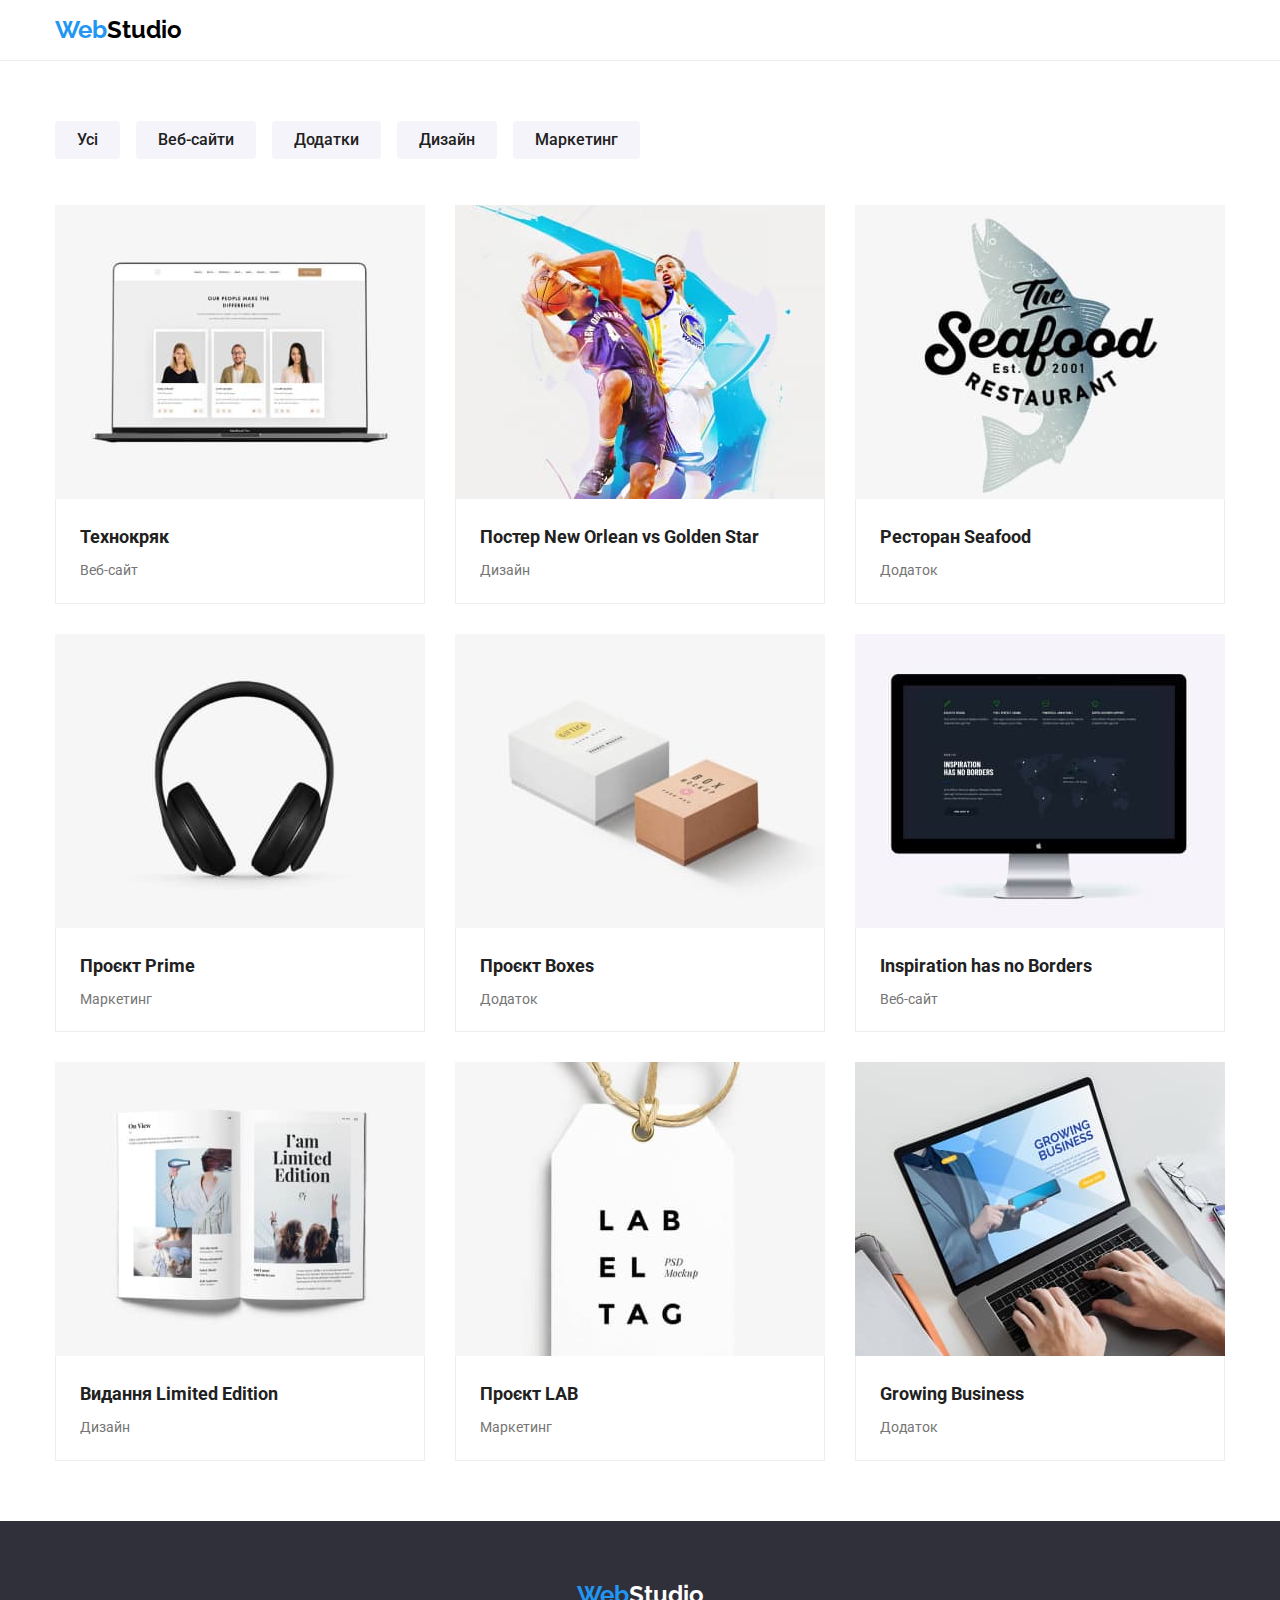
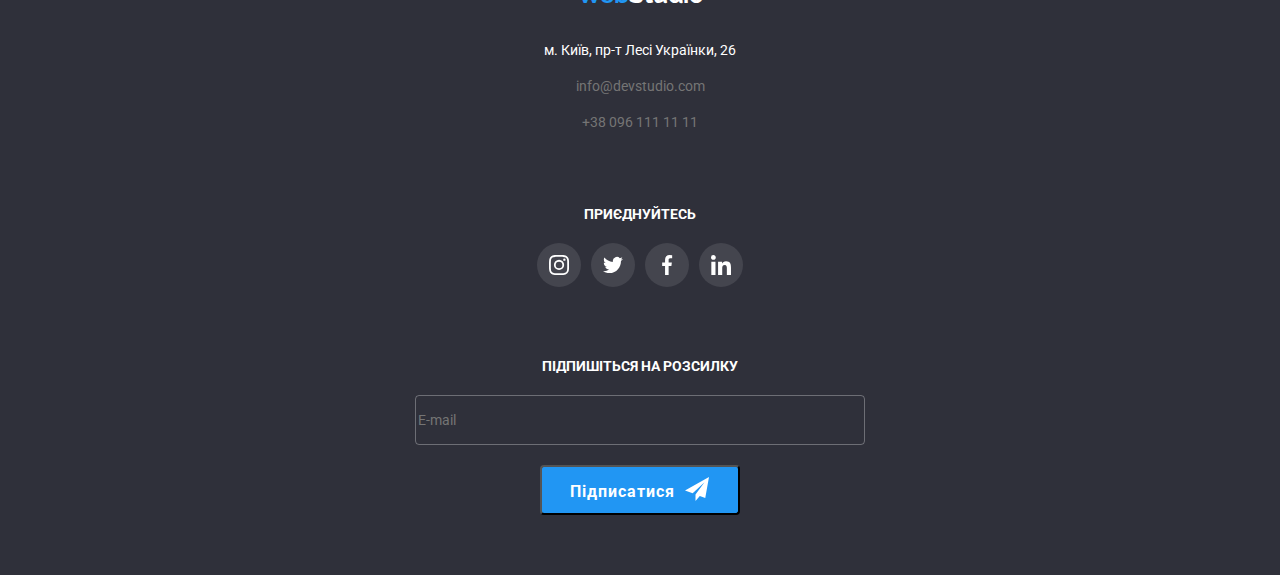
==== commit 79ed9c6f: "Адаптує фільтр в портфоліо" ====
--- a/portfolio.html
+++ b/portfolio.html
@@ -473,5 +473,8 @@
         </button>
 
     </div>
+
+    <script src="./js/mobile-menu.js"></script>
+
   </body>
 </html>
--- a/css/main.min.css
+++ b/css/main.min.css
@@ -1 +1 @@
-:root{--primary-text-color: #757575;--primary-white-color: #ffffff;--secondary-white-color: #f5f5f5;--accessary-white-color: #f5f4fa;--title-color: #212121;--primary-black-color: #000000;--alternativ-black-kolor: #212121;--active-btn-color: #188ce8;--accent-color: #2196f3;--primary-beckground-color: #2f303a;--border-color: #eeeeee;--border-header-color: #ececec;--elements-grey-color: #afb1b8;--footer-grey-color: rgba(255, 255, 255, 0.1);--timing-function: cubic-bezier(0.4, 0, 0.2, 1);--input-border-color: rgba(33, 33, 33, 0.2)}*,*::before,*::after{box-sizing:border-box}body{color:var(--primary-text-color);font-family:"Roboto",sans-serif;font-weight:400;font-size:14px;line-height:1.71}h1,h2,h3,h4,h5,h6,p,ul{margin:0;padding:0}img{display:block;max-width:100%;height:auto}.list{list-style-type:none}.link{text-decoration:none;color:inherit;transition:color 250ms var(--timing-function)}.link:hover,.link:focus{color:var(--accent-color)}.button{cursor:pointer}.section{padding-top:60px;padding-bottom:60px}.section__title{color:var(--title-color);font-weight:700;font-size:28px;line-height:1.17;margin-bottom:30px}.container{max-width:1200px;margin-left:auto;margin-right:auto;padding-left:15px;padding-right:15px}.visually-hidden{position:absolute;width:1px;height:1px;overflow:hidden;border:0;padding:0;clip:rect(0 0 0 0);-webkit-clip-path:inset(50%);clip-path:inset(50%);margin:-1px;white-space:nowrap}.current::after{display:block;position:absolute;left:0px;bottom:0px;width:100%;height:4px;background-color:currentColor;border-radius:2px;content:""}.footer{background-color:var(--primary-beckground-color);padding-top:60px;padding-bottom:60px}.footer__container{text-align:center}.footer__contacts{display:inline-block;align-items:center}.footer__logo{margin-bottom:28px}.footer__item:not(:last-child){margin-bottom:12px}.footer__map{color:var(--primary-white-color)}.footer .link{font-style:normal}.footer__list{margin-bottom:60px}.footer__social{padding-top:12px;margin-bottom:60px}.footer__text{font-weight:700;font-size:14px;line-height:1.14;align-items:center;text-transform:uppercase;color:var(--primary-white-color);margin-bottom:20px}.header{border-bottom:1px solid var(--border-header-color);text-align:center}.nav{display:flex;align-items:center;justify-content:space-between;min-height:60px}.nav__list{display:none}.nav__list .link.current{color:var(--accent-color)}.nav__item:not(:last-child){margin-right:50px}.nav__link{display:block;position:relative;padding-top:32px;padding-bottom:32px;color:var(--title-color);font-weight:500;font-size:14px;line-height:1.14}.mobile-btn-burger{display:inline-flex;padding:0;margin:0;border:none;background-color:rgba(0,0,0,0)}@media screen and (min-width: 768px){.mobile-btn-burger{display:none}}.mobile-btn-burger:hover,.mobile-btn-burger:focus{fill:var(--accent-color)}.contacts{display:none}.contacts__item:not(:last-child){margin-right:50px}.contacts__link{display:flex;align-items:center;padding-top:32px;padding-bottom:32px;font-weight:500;font-size:14px;line-height:1.14}.contacts__img{display:flex;justify-content:center;width:16px;height:12px;margin-right:10px}.contacts__icon{fill:currentColor}.logo{color:var(--accent-color);font-family:"Raleway";font-weight:700;font-size:24px;line-height:1.16;text-decoration:none}.logo__word{color:var(--primary-black-color)}.logo__word--white-color{color:var(--primary-white-color)}.mobile-menu{position:fixed;top:0;left:0;display:none;width:100%;height:100%;background-color:var(--primary-white-color);padding:48px 40px;z-index:1}.mobile-menu__btn-close{position:absolute;top:10px;right:15px}.mobile-menu.is-open{display:flex;flex-direction:column;justify-content:space-between}.mobile-menu__link{display:block;color:var(--primary-black-color);font-weight:500;font-size:40px;line-height:1.17;margin-bottom:32px}.mobile-menu__btn-close{display:inline-flex;padding:0;margin:0;border:none;background-color:rgba(0,0,0,0)}@media screen and (min-width: 768px){.mobile-menu__btn-close{display:none}}.mobile-menu__btn-close:hover,.mobile-menu__btn-close:focus{fill:var(--accent-color)}.mobile-contacts__item{margin-bottom:34px}.mobile-contacts__tel{color:var(--accent-color);font-weight:500;font-size:34px;line-height:1.17}.mobile-contacts__email{font-weight:500;font-size:24px;line-height:1.17}.mobail-menu__social{display:flex;align-items:center;justify-content:space-between;padding-top:32px}.mobail-menu__social-link{color:var(--accent-color);font-weight:500;font-size:18px;line-height:1.22}.mailing-form{margin-left:auto;padding-top:12px}.mailing-form__text{font-weight:700;font-size:14px;margin-bottom:20px;line-height:1.14;align-items:center;text-transform:uppercase;color:var(--primary-white-color)}.mailing-form__input{width:450px;height:50px;margin-bottom:20px;color:var(--primary-white-color);background:rgba(0,0,0,0);border:1px solid rgba(255,255,255,.3);border-radius:4px;transition:border-color 250ms var(--timing-function)}.mailing-form__input:focus{border-color:var(--primary-white-color)}.form-btn{display:flex;text-align:center;width:200px;height:50px;padding:10px 28px;margin:auto;font-family:"Roboto",sans-serif;font-weight:700;font-size:16px;line-height:1.87;letter-spacing:.06em;color:var(--primary-white-color);background-color:var(--accent-color);border-radius:4px}.form-btn__icon{margin-left:10px;fill:currentColor}.social__link{display:flex;justify-content:center;align-items:center;width:44px;height:44px;border-radius:50%;transition:background-color 250ms var(--timing-function)}.social__link:hover,.social__link:focus{background-color:var(--accent-color)}.social__icon{fill:var(--elements-grey-color);transition:fill 250ms var(--timing-function)}.social__link:hover .social__icon,.social__link:focus .social__icon{fill:var(--primary-white-color)}.social__link--bg-color{background-color:var(--footer-grey-color)}.social__icon--white-color{fill:var(--primary-white-color)}.backdrop{position:fixed;top:0;left:0;width:100%;height:100%;z-index:1;background-color:rgba(0,0,0,.2);opacity:1;transition:opacity 250ms var(--timing-function),visibility 250ms var(--timing-function)}.backdrop.is-hidden .modal{transform:translate(-50%, -50%) scale(1.2)}.modal{position:absolute;top:50%;left:50%;padding:40px;transform:translate(-50%, -50%) scale(1);width:450px;background-color:var(--primary-white-color);transition:transform 250ms var(--timing-function)}.is-hidden{opacity:0;visibility:hidden;pointer-events:none}.modal__btn{position:absolute;width:30px;height:30px;top:8px;right:8px;background:var(--primary-white-color);border:1px solid rgba(0,0,0,.1);border-radius:50%;cursor:pointer;transition:fill 250ms var(--timing-function)}.modal__icon-close{position:absolute;top:50%;left:50%;transform:translate(-50%, -50%)}.modal__btn:hover .modal__icon-close{fill:var(--accent-color)}.benefits{padding-bottom:0;margin-bottom:60px;background-color:var(--primary-white-color)}.benefits__item{min-width:450px;margin-bottom:30px}.benefits__icon{display:flex;justify-content:center;align-items:center;width:450px;height:120px;margin-bottom:30px;background-color:var(--accessary-white-color)}.benefits__title{text-align:center;margin-bottom:10px;color:var(--title-color);font-weight:700;font-size:14px;line-height:1.14;text-transform:uppercase}.customers{text-align:center}.customers__list{display:flex;flex-wrap:wrap;justify-content:space-between;gap:30px}.customers__link{display:flex;justify-content:center;align-items:center;width:210px;height:92px;border:1px solid var(--elements-grey-color);border-radius:4px;transition:border-color 250ms var(--timing-function)}.customers__link:hover,.customers__link:focus{border-color:var(--accent-color)}.customers__icon{fill:var(--elements-grey-color);transition:fill 250ms var(--timing-function)}.customers__link:hover .customers__icon,.customers__link:focus .customers__icon{fill:var(--accent-color)}.response__text{font-family:"Roboto",sans-serif;font-style:normal;font-weight:700;font-size:20px;line-height:1.15;text-align:center;letter-spacing:.03em;color:var(--title-color);margin-bottom:10px}.response__label{display:block;font-family:"Roboto",sans-serif;font-style:normal;font-weight:400;font-size:12px;line-height:1.16;letter-spacing:.01em;margin-bottom:4px}.response__field{position:relative;display:block;margin-bottom:10px;color:var(--title-color)}.response__input{width:100%;height:40px;padding:11px 11px 11px 44px;font:inherit;border:1px solid var(--input-border-color);border-radius:4px;cursor:pointer;outline:none}.response__input:hover,.response__input:focus{border-color:var(--accent-color);transition:border-color 250ms var(--timing-function)}.response__icon{position:absolute;top:50%;left:12px;transform:translateY(-50%);fill:currentColor;pointer-events:none;transition:fill 250ms var(--timing-function)}.response__input:hover+.response__icon,.response__input:focus+.response__icon{fill:var(--accent-color)}.response__area{display:block;width:100%;height:120px;resize:none;padding:12px 16px;margin-bottom:20px;font:inherit;border:1px solid var(--input-border-color);border-radius:4px;outline:none}.response__area:hover,.response__area:focus{border-color:var(--accent-color);transition:border-color 250ms var(--timing-function)}.policy{display:flex;align-items:center;justify-content:center;gap:7px;margin-bottom:30px}.policy__text{font-size:12px;line-height:1.16}.policy__input{position:absolute;-webkit-appearance:none;-moz-appearance:none;appearance:none}.policy__input:checked~.policy__checkbox{background-image:url(../images/checkbox-checked.svg)}.policy__checkbox{display:inline-block;width:16px;height:15px;background-image:url(../images/checkbox.svg)}.policy__link{font-size:12px;line-height:1.16;color:var(--accent-color)}.response__btn{display:block;width:200px;height:50px;padding:10px 28px;margin:0 auto;font-family:"Roboto",sans-serif;font-weight:700;font-size:16px;line-height:1.87;letter-spacing:.06em;color:var(--primary-white-color);background-color:var(--accent-color);border-color:var(--accent-color);border-radius:4px;box-shadow:0px 4px 4px rgba(0,0,0,.15);transition:background-color 250ms var(--timing-function),box-shadow 250ms var(--timing-function)}.response__btn:hover{background:var(--active-btn-color);box-shadow:0px 4px 4px rgba(0,0,0,.15);border-radius:4px}.hero{padding-top:118px;padding-bottom:118px;text-align:center;background-color:var(--primary-beckground-color);background-image:linear-gradient(rgba(47, 48, 58, 0.4), rgba(47, 48, 58, 0.4)),url(../../../images/hero-bg-Img-480.jpg);background-repeat:no-repeat;background-size:cover;background-position:center}@media(min-device-pixel-ratio: 2),(-webkit-min-device-pixel-ratio: 2),(min-resolution: 192dpi),(min-resolution: 2dppx){.hero{background-image:linear-gradient(rgba(47, 48, 58, 0.4), rgba(47, 48, 58, 0.4)),url(../../../images/hero-bg-Img-480@x2.jpg)}}.hero__title{margin:auto;margin-bottom:30px;max-width:360px;color:var(--primary-white-color);font-weight:900;font-size:26px;line-height:1.61;letter-spacing:.06em;text-transform:uppercase}.hero__btn{padding:10px 24px;color:var(--primary-white-color);background-color:var(--accent-color);font-weight:700;font-size:16px;line-height:1.875;letter-spacing:.06em;border-color:rgba(0,0,0,0);border-radius:4px;transition:background-color 250ms var(--timing-function),box-shadow 250ms var(--timing-function)}.hero__btn:hover,.hero__btn:focus{background-color:var(--active-btn-color);box-shadow:0px 4px 4px rgba(0,0,0,.15)}.team{text-align:center;background-color:var(--accessary-white-color)}.team__item{margin-bottom:30px;background-color:var(--primary-white-color);box-shadow:0px 1px 3px rgba(0,0,0,.12),0px 1px 1px rgba(0,0,0,.14),0px 2px 1px rgba(0,0,0,.2);border-radius:0px 0px 4px 4px}.team__img{margin:auto}.team__description{padding-top:30px;padding-bottom:24px}.team__title{margin-bottom:10px;color:var(--title-color);font-weight:500;font-size:16px;line-height:1.19}.team__text{margin-bottom:16px}.social{display:flex;justify-content:center;gap:10px}.works{display:none;background-color:var(--primary-white-color);text-align:center;padding-bottom:94px}.works__list{display:flex;justify-content:space-between}.works__item{position:relative}.works__title{display:flex;justify-content:center;align-items:center;width:100%;height:70px;color:var(--primary-white-color);background-color:rgba(47,48,58,.8);font-weight:700;font-size:14px;line-height:1.14;letter-spacing:.03em;text-transform:uppercase;position:absolute;bottom:0}.works__img{width:370px}.filter{display:flex;justify-content:center;margin-bottom:50px}.filter__item:not(:last-child){margin-right:8px}.filter__btn{padding:6px 22px;color:var(--title-color);background-color:var(--accessary-white-color);font-family:inherit;font-weight:500;font-size:16px;line-height:1.6;border:1px rgba(0,0,0,0);border-radius:4px;transition:color 250ms var(--timing-function),box-shadow 250ms var(--timing-function),background-color 250ms var(--timing-function)}.filter__btn:hover,.filter__btn:focus{color:var(--primary-white-color);background-color:var(--accent-color);box-shadow:0px 3px 1px rgba(0,0,0,.1),0px 1px 2px rgba(0,0,0,.08),0px 2px 2px rgba(0,0,0,.12)}.projects{display:flex;flex-wrap:wrap}.projects__item{width:calc((100% - 60px)/3)}.projects__item:not(:nth-child(3n)){margin-right:30px}.projects__item:not(:nth-last-child(-n+3)){margin-bottom:30px}.projects__title{margin-bottom:4px;color:var(--title-color);font-weight:700;font-size:18px;line-height:2}.projects__link{display:inline-block;text-decoration:none;color:inherit;transition:box-shadow 250ms var(--timing-function)}.projects__link:hover{box-shadow:0px 1px 1px rgba(0,0,0,.12),0px 4px 4px rgba(0,0,0,.06),1px 4px 6px rgba(0,0,0,.16)}.projects__overlay{position:relative;width:100%;height:100%;overflow:hidden}.projects__img{width:370px}.projects__description{position:absolute;top:0;left:0;width:100%;height:100%;transform:translateY(101%);font-weight:400;font-size:18px;line-height:1.56;letter-spacing:.03em;padding:63px 24px;color:var(--primary-white-color);background-color:rgba(33,150,243,.9);transition:transform 250ms var(--timing-function)}.projects__link:hover .projects__description{transform:translateY(0)}.projects__meta{padding:20px 24px;border-right:1px solid var(--border-color);border-bottom:1px solid var(--border-color);border-left:1px solid var(--border-color)}/*# sourceMappingURL=main.min.css.map */+:root{--primary-text-color: #757575;--primary-white-color: #ffffff;--secondary-white-color: #f5f5f5;--accessary-white-color: #f5f4fa;--title-color: #212121;--primary-black-color: #000000;--alternativ-black-kolor: #212121;--active-btn-color: #188ce8;--accent-color: #2196f3;--primary-beckground-color: #2f303a;--border-color: #eeeeee;--border-header-color: #ececec;--elements-grey-color: #afb1b8;--footer-grey-color: rgba(255, 255, 255, 0.1);--timing-function: cubic-bezier(0.4, 0, 0.2, 1);--input-border-color: rgba(33, 33, 33, 0.2)}*,*::before,*::after{box-sizing:border-box}body{color:var(--primary-text-color);font-family:"Roboto",sans-serif;font-weight:400;font-size:14px;line-height:1.71}h1,h2,h3,h4,h5,h6,p,ul{margin:0;padding:0}img{display:block;max-width:100%;height:auto}.list{list-style-type:none}.link{text-decoration:none;color:inherit;transition:color 250ms var(--timing-function)}.link:hover,.link:focus{color:var(--accent-color)}.button{cursor:pointer}.section{padding-top:60px;padding-bottom:60px}.section__title{color:var(--title-color);font-weight:700;font-size:28px;line-height:1.17;margin-bottom:30px}.container{max-width:1200px;margin-left:auto;margin-right:auto;padding-left:15px;padding-right:15px}.visually-hidden{position:absolute;width:1px;height:1px;overflow:hidden;border:0;padding:0;clip:rect(0 0 0 0);-webkit-clip-path:inset(50%);clip-path:inset(50%);margin:-1px;white-space:nowrap}.current::after{display:block;position:absolute;left:0px;bottom:0px;width:100%;height:4px;background-color:currentColor;border-radius:2px;content:""}.footer{background-color:var(--primary-beckground-color);padding-top:60px;padding-bottom:60px}.footer__container{text-align:center}.footer__contacts{display:inline-block;align-items:center}.footer__logo{margin-bottom:28px}.footer__item:not(:last-child){margin-bottom:12px}.footer__map{color:var(--primary-white-color)}.footer .link{font-style:normal}.footer__list{margin-bottom:60px}.footer__social{padding-top:12px;margin-bottom:60px}.footer__text{font-weight:700;font-size:14px;line-height:1.14;align-items:center;text-transform:uppercase;color:var(--primary-white-color);margin-bottom:20px}.header{border-bottom:1px solid var(--border-header-color);text-align:center}.nav{display:flex;align-items:center;justify-content:space-between;min-height:60px}.nav__list{display:none}.nav__list .link.current{color:var(--accent-color)}.nav__item:not(:last-child){margin-right:50px}.nav__link{display:block;position:relative;padding-top:32px;padding-bottom:32px;color:var(--title-color);font-weight:500;font-size:14px;line-height:1.14}.mobile-btn-burger{display:inline-flex;padding:0;margin:0;border:none;background-color:rgba(0,0,0,0)}@media screen and (min-width: 768px){.mobile-btn-burger{display:none}}.mobile-btn-burger:hover,.mobile-btn-burger:focus{fill:var(--accent-color)}.contacts{display:none}.contacts__item:not(:last-child){margin-right:50px}.contacts__link{display:flex;align-items:center;padding-top:32px;padding-bottom:32px;font-weight:500;font-size:14px;line-height:1.14}.contacts__img{display:flex;justify-content:center;width:16px;height:12px;margin-right:10px}.contacts__icon{fill:currentColor}.logo{color:var(--accent-color);font-family:"Raleway";font-weight:700;font-size:24px;line-height:1.16;text-decoration:none}.logo__word{color:var(--primary-black-color)}.logo__word--white-color{color:var(--primary-white-color)}.mobile-menu{position:fixed;top:0;left:0;display:none;width:100%;height:100%;background-color:var(--primary-white-color);padding:48px 40px;z-index:1}.mobile-menu__btn-close{position:absolute;top:10px;right:15px}.mobile-menu.is-open{display:flex;flex-direction:column;justify-content:space-between}.mobile-menu__link{display:block;color:var(--primary-black-color);font-weight:500;font-size:40px;line-height:1.17;margin-bottom:32px}.mobile-menu__btn-close{display:inline-flex;padding:0;margin:0;border:none;background-color:rgba(0,0,0,0)}@media screen and (min-width: 768px){.mobile-menu__btn-close{display:none}}.mobile-menu__btn-close:hover,.mobile-menu__btn-close:focus{fill:var(--accent-color)}.mobile-contacts__item{margin-bottom:34px}.mobile-contacts__tel{color:var(--accent-color);font-weight:500;font-size:34px;line-height:1.17}.mobile-contacts__email{font-weight:500;font-size:24px;line-height:1.17}.mobail-menu__social{display:flex;align-items:center;justify-content:space-between;padding-top:32px}.mobail-menu__social-link{color:var(--accent-color);font-weight:500;font-size:18px;line-height:1.22}.mailing-form{margin-left:auto;padding-top:12px}.mailing-form__text{font-weight:700;font-size:14px;margin-bottom:20px;line-height:1.14;align-items:center;text-transform:uppercase;color:var(--primary-white-color)}.mailing-form__input{width:450px;height:50px;margin-bottom:20px;color:var(--primary-white-color);background:rgba(0,0,0,0);border:1px solid rgba(255,255,255,.3);border-radius:4px;transition:border-color 250ms var(--timing-function)}.mailing-form__input:focus{border-color:var(--primary-white-color)}.form-btn{display:flex;text-align:center;width:200px;height:50px;padding:10px 28px;margin:auto;font-family:"Roboto",sans-serif;font-weight:700;font-size:16px;line-height:1.87;letter-spacing:.06em;color:var(--primary-white-color);background-color:var(--accent-color);border-radius:4px}.form-btn__icon{margin-left:10px;fill:currentColor}.social__link{display:flex;justify-content:center;align-items:center;width:44px;height:44px;border-radius:50%;transition:background-color 250ms var(--timing-function)}.social__link:hover,.social__link:focus{background-color:var(--accent-color)}.social__icon{fill:var(--elements-grey-color);transition:fill 250ms var(--timing-function)}.social__link:hover .social__icon,.social__link:focus .social__icon{fill:var(--primary-white-color)}.social__link--bg-color{background-color:var(--footer-grey-color)}.social__icon--white-color{fill:var(--primary-white-color)}.backdrop{position:fixed;top:0;left:0;width:100%;height:100%;z-index:1;background-color:rgba(0,0,0,.2);opacity:1;transition:opacity 250ms var(--timing-function),visibility 250ms var(--timing-function)}.backdrop.is-hidden .modal{transform:translate(-50%, -50%) scale(1.2)}.modal{position:absolute;top:50%;left:50%;padding:40px;transform:translate(-50%, -50%) scale(1);width:450px;background-color:var(--primary-white-color);transition:transform 250ms var(--timing-function)}.is-hidden{opacity:0;visibility:hidden;pointer-events:none}.modal__btn{position:absolute;width:30px;height:30px;top:8px;right:8px;background:var(--primary-white-color);border:1px solid rgba(0,0,0,.1);border-radius:50%;cursor:pointer;transition:fill 250ms var(--timing-function)}.modal__icon-close{position:absolute;top:50%;left:50%;transform:translate(-50%, -50%)}.modal__btn:hover .modal__icon-close{fill:var(--accent-color)}.benefits{padding-bottom:0;margin-bottom:60px;background-color:var(--primary-white-color)}.benefits__item{min-width:450px;margin-bottom:30px}.benefits__icon{display:flex;justify-content:center;align-items:center;width:450px;height:120px;margin-bottom:30px;background-color:var(--accessary-white-color)}.benefits__title{text-align:center;margin-bottom:10px;color:var(--title-color);font-weight:700;font-size:14px;line-height:1.14;text-transform:uppercase}.customers{text-align:center}.customers__list{display:flex;flex-wrap:wrap;justify-content:space-between;gap:30px}.customers__link{display:flex;justify-content:center;align-items:center;width:210px;height:92px;border:1px solid var(--elements-grey-color);border-radius:4px;transition:border-color 250ms var(--timing-function)}.customers__link:hover,.customers__link:focus{border-color:var(--accent-color)}.customers__icon{fill:var(--elements-grey-color);transition:fill 250ms var(--timing-function)}.customers__link:hover .customers__icon,.customers__link:focus .customers__icon{fill:var(--accent-color)}.response__text{font-family:"Roboto",sans-serif;font-style:normal;font-weight:700;font-size:20px;line-height:1.15;text-align:center;letter-spacing:.03em;color:var(--title-color);margin-bottom:10px}.response__label{display:block;font-family:"Roboto",sans-serif;font-style:normal;font-weight:400;font-size:12px;line-height:1.16;letter-spacing:.01em;margin-bottom:4px}.response__field{position:relative;display:block;margin-bottom:10px;color:var(--title-color)}.response__input{width:100%;height:40px;padding:11px 11px 11px 44px;font:inherit;border:1px solid var(--input-border-color);border-radius:4px;cursor:pointer;outline:none}.response__input:hover,.response__input:focus{border-color:var(--accent-color);transition:border-color 250ms var(--timing-function)}.response__icon{position:absolute;top:50%;left:12px;transform:translateY(-50%);fill:currentColor;pointer-events:none;transition:fill 250ms var(--timing-function)}.response__input:hover+.response__icon,.response__input:focus+.response__icon{fill:var(--accent-color)}.response__area{display:block;width:100%;height:120px;resize:none;padding:12px 16px;margin-bottom:20px;font:inherit;border:1px solid var(--input-border-color);border-radius:4px;outline:none}.response__area:hover,.response__area:focus{border-color:var(--accent-color);transition:border-color 250ms var(--timing-function)}.policy{display:flex;align-items:center;justify-content:center;gap:7px;margin-bottom:30px}.policy__text{font-size:12px;line-height:1.16}.policy__input{position:absolute;-webkit-appearance:none;-moz-appearance:none;appearance:none}.policy__input:checked~.policy__checkbox{background-image:url(../images/checkbox-checked.svg)}.policy__checkbox{display:inline-block;width:16px;height:15px;background-image:url(../images/checkbox.svg)}.policy__link{font-size:12px;line-height:1.16;color:var(--accent-color)}.response__btn{display:block;width:200px;height:50px;padding:10px 28px;margin:0 auto;font-family:"Roboto",sans-serif;font-weight:700;font-size:16px;line-height:1.87;letter-spacing:.06em;color:var(--primary-white-color);background-color:var(--accent-color);border-color:var(--accent-color);border-radius:4px;box-shadow:0px 4px 4px rgba(0,0,0,.15);transition:background-color 250ms var(--timing-function),box-shadow 250ms var(--timing-function)}.response__btn:hover{background:var(--active-btn-color);box-shadow:0px 4px 4px rgba(0,0,0,.15);border-radius:4px}.hero{padding-top:118px;padding-bottom:118px;text-align:center;background-color:var(--primary-beckground-color);background-image:linear-gradient(rgba(47, 48, 58, 0.4), rgba(47, 48, 58, 0.4)),url(../../../images/hero-bg-Img-480.jpg);background-repeat:no-repeat;background-size:cover;background-position:center}@media(min-device-pixel-ratio: 2),(-webkit-min-device-pixel-ratio: 2),(min-resolution: 192dpi),(min-resolution: 2dppx){.hero{background-image:linear-gradient(rgba(47, 48, 58, 0.4), rgba(47, 48, 58, 0.4)),url(../../../images/hero-bg-Img-480@x2.jpg)}}.hero__title{margin:auto;margin-bottom:30px;max-width:360px;color:var(--primary-white-color);font-weight:900;font-size:26px;line-height:1.61;letter-spacing:.06em;text-transform:uppercase}.hero__btn{padding:10px 24px;color:var(--primary-white-color);background-color:var(--accent-color);font-weight:700;font-size:16px;line-height:1.875;letter-spacing:.06em;border-color:rgba(0,0,0,0);border-radius:4px;transition:background-color 250ms var(--timing-function),box-shadow 250ms var(--timing-function)}.hero__btn:hover,.hero__btn:focus{background-color:var(--active-btn-color);box-shadow:0px 4px 4px rgba(0,0,0,.15)}.team{text-align:center;background-color:var(--accessary-white-color)}.team__item{margin-bottom:30px;background-color:var(--primary-white-color);box-shadow:0px 1px 3px rgba(0,0,0,.12),0px 1px 1px rgba(0,0,0,.14),0px 2px 1px rgba(0,0,0,.2);border-radius:0px 0px 4px 4px}.team__img{margin:auto}.team__description{padding-top:30px;padding-bottom:24px}.team__title{margin-bottom:10px;color:var(--title-color);font-weight:500;font-size:16px;line-height:1.19}.team__text{margin-bottom:16px}.social{display:flex;justify-content:center;gap:10px}.works{display:none;background-color:var(--primary-white-color);text-align:center;padding-bottom:94px}.works__list{display:flex;justify-content:space-between}.works__item{position:relative}.works__title{display:flex;justify-content:center;align-items:center;width:100%;height:70px;color:var(--primary-white-color);background-color:rgba(47,48,58,.8);font-weight:700;font-size:14px;line-height:1.14;letter-spacing:.03em;text-transform:uppercase;position:absolute;bottom:0}.works__img{width:370px}.filter{display:flex;justify-content:start;flex-wrap:wrap;-moz-column-gap:8px;column-gap:8px;row-gap:15px;margin-bottom:46px}.filter__item:not(:last-child){margin-right:8px}.filter__btn{padding:6px 22px;color:var(--title-color);background-color:var(--accessary-white-color);font-family:inherit;font-weight:500;font-size:16px;line-height:1.6;border:1px rgba(0,0,0,0);border-radius:4px;transition:color 250ms var(--timing-function),box-shadow 250ms var(--timing-function),background-color 250ms var(--timing-function)}.filter__btn:hover,.filter__btn:focus{color:var(--primary-white-color);background-color:var(--accent-color);box-shadow:0px 3px 1px rgba(0,0,0,.1),0px 1px 2px rgba(0,0,0,.08),0px 2px 2px rgba(0,0,0,.12)}.projects{display:flex;flex-wrap:wrap}.projects__item{width:calc((100% - 60px)/3)}.projects__item:not(:nth-child(3n)){margin-right:30px}.projects__item:not(:nth-last-child(-n+3)){margin-bottom:30px}.projects__title{margin-bottom:4px;color:var(--title-color);font-weight:700;font-size:18px;line-height:2}.projects__link{display:inline-block;text-decoration:none;color:inherit;transition:box-shadow 250ms var(--timing-function)}.projects__link:hover{box-shadow:0px 1px 1px rgba(0,0,0,.12),0px 4px 4px rgba(0,0,0,.06),1px 4px 6px rgba(0,0,0,.16)}.projects__overlay{position:relative;width:100%;height:100%;overflow:hidden}.projects__img{width:370px}.projects__description{position:absolute;top:0;left:0;width:100%;height:100%;transform:translateY(101%);font-weight:400;font-size:18px;line-height:1.56;letter-spacing:.03em;padding:63px 24px;color:var(--primary-white-color);background-color:rgba(33,150,243,.9);transition:transform 250ms var(--timing-function)}.projects__link:hover .projects__description{transform:translateY(0)}.projects__meta{padding:20px 24px;border-right:1px solid var(--border-color);border-bottom:1px solid var(--border-color);border-left:1px solid var(--border-color)}/*# sourceMappingURL=main.min.css.map */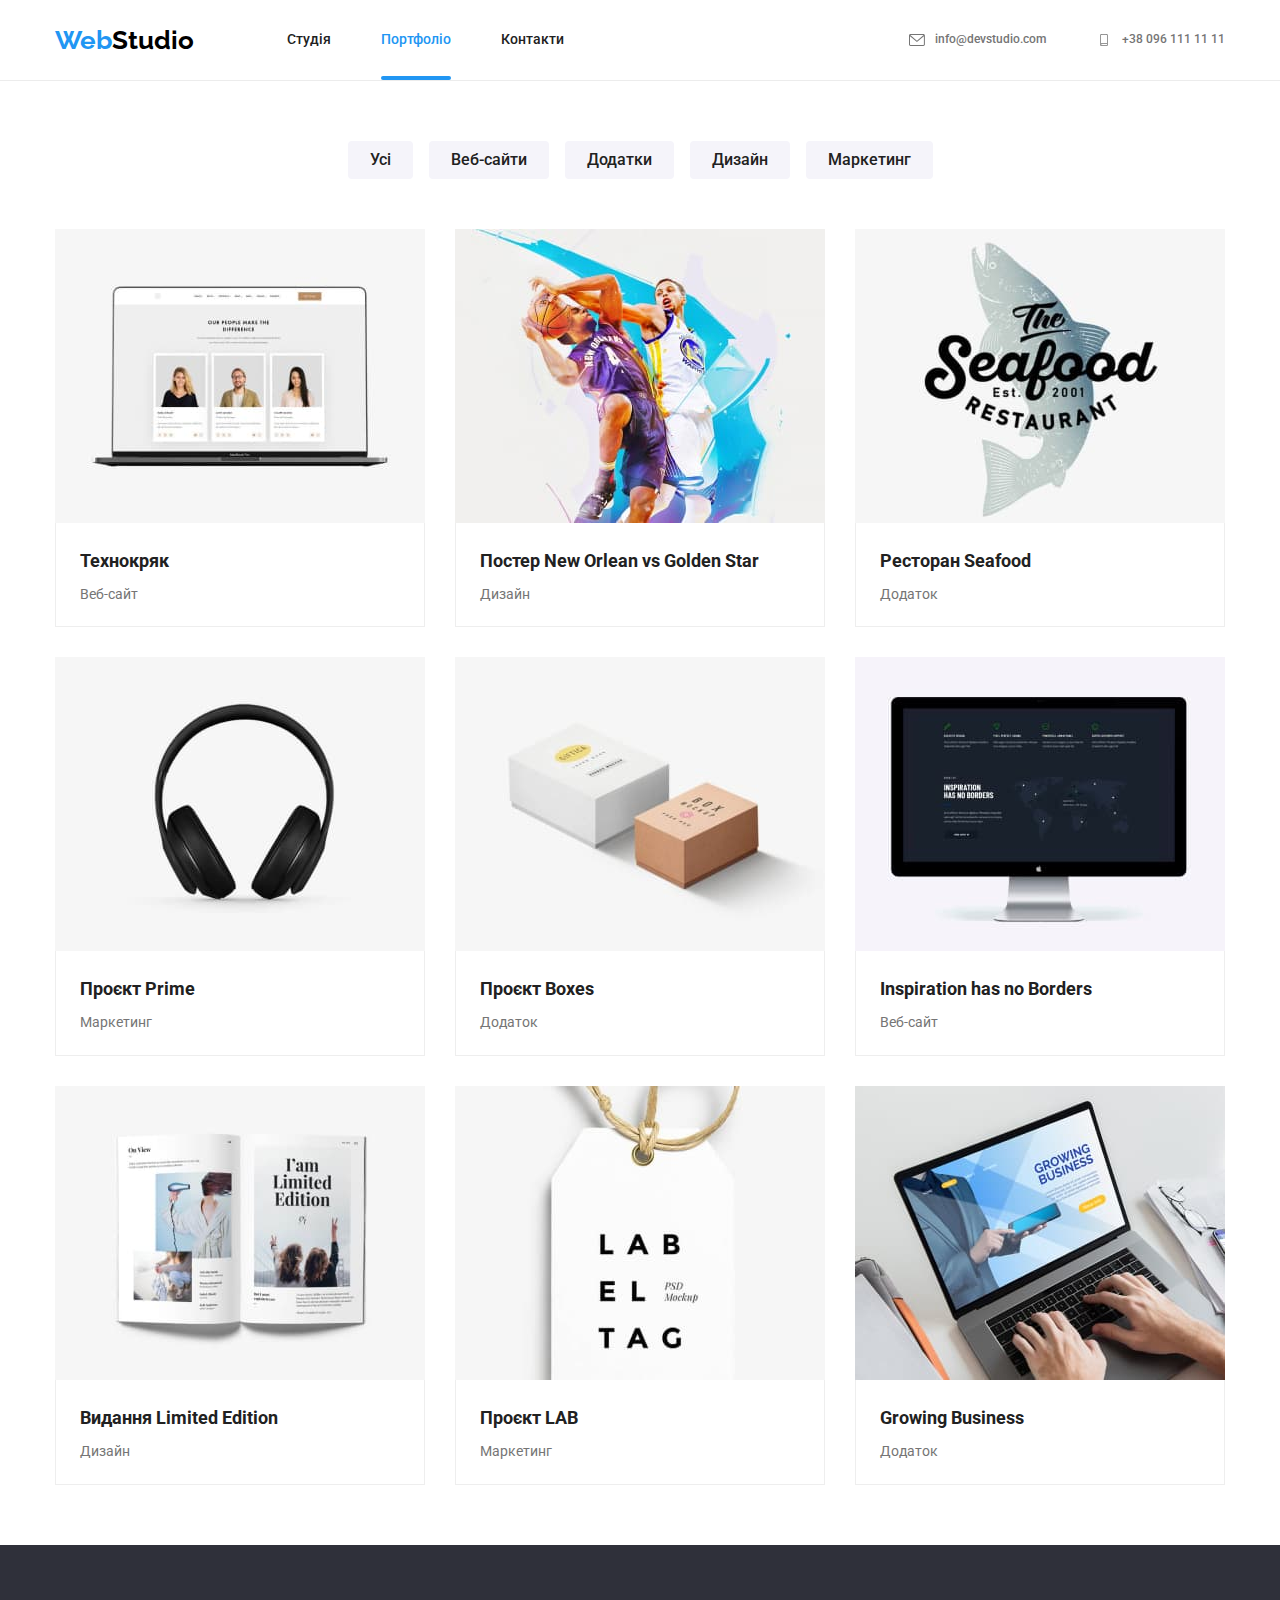
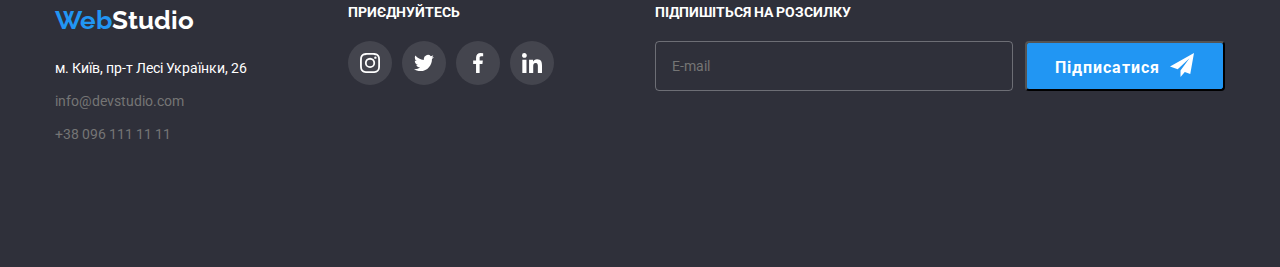
==== commit 8f18f72c: "Виправляє помилки після валідатора" ====
--- a/portfolio.html
+++ b/portfolio.html
@@ -458,17 +458,16 @@
         class="mobile-menu__btn-close js-close-menu"
         type="button"
         aria-expanded="false"
-        aria-controls="mobile-btn"
-      >
+        >
           <svg
           width="40px"
           height="40px"
           aria-label="Перемикач мобільного меню"
-        >
+          >
            <use
             class="mobile-btn-close__icon"
             href="./images/icons.svg#icon-header-close_40px"
-          ></use>
+            ></use>
           </svg>
         </button>
 
--- a/css/main.min.css
+++ b/css/main.min.css
@@ -1 +1 @@
-:root{--primary-text-color: #757575;--primary-white-color: #ffffff;--secondary-white-color: #f5f5f5;--accessary-white-color: #f5f4fa;--title-color: #212121;--primary-black-color: #000000;--alternativ-black-kolor: #212121;--active-btn-color: #188ce8;--accent-color: #2196f3;--primary-beckground-color: #2f303a;--border-color: #eeeeee;--border-header-color: #ececec;--elements-grey-color: #afb1b8;--footer-grey-color: rgba(255, 255, 255, 0.1);--timing-function: cubic-bezier(0.4, 0, 0.2, 1);--input-border-color: rgba(33, 33, 33, 0.2)}*,*::before,*::after{box-sizing:border-box}body{color:var(--primary-text-color);font-family:"Roboto",sans-serif;font-weight:400;font-size:14px;line-height:1.71}h1,h2,h3,h4,h5,h6,p,ul{margin:0;padding:0}img{display:block;max-width:100%;height:auto}.list{list-style-type:none}.link{text-decoration:none;color:inherit;transition:color 250ms var(--timing-function)}.link:hover,.link:focus{color:var(--accent-color)}.button{cursor:pointer}.section{padding-top:60px;padding-bottom:60px}.section__title{color:var(--title-color);font-weight:700;font-size:28px;line-height:1.17;margin-bottom:30px}.container{max-width:1200px;margin-left:auto;margin-right:auto;padding-left:15px;padding-right:15px}.visually-hidden{position:absolute;width:1px;height:1px;overflow:hidden;border:0;padding:0;clip:rect(0 0 0 0);-webkit-clip-path:inset(50%);clip-path:inset(50%);margin:-1px;white-space:nowrap}.current::after{display:block;position:absolute;left:0px;bottom:0px;width:100%;height:4px;background-color:currentColor;border-radius:2px;content:""}.footer{background-color:var(--primary-beckground-color);padding-top:60px;padding-bottom:60px}.footer__container{text-align:center}.footer__contacts{display:inline-block;align-items:center}.footer__logo{margin-bottom:28px}.footer__item:not(:last-child){margin-bottom:12px}.footer__map{color:var(--primary-white-color)}.footer .link{font-style:normal}.footer__list{margin-bottom:60px}.footer__social{padding-top:12px;margin-bottom:60px}.footer__text{font-weight:700;font-size:14px;line-height:1.14;align-items:center;text-transform:uppercase;color:var(--primary-white-color);margin-bottom:20px}.header{border-bottom:1px solid var(--border-header-color);text-align:center}.nav{display:flex;align-items:center;justify-content:space-between;min-height:60px}.nav__list{display:none}.nav__list .link.current{color:var(--accent-color)}.nav__item:not(:last-child){margin-right:50px}.nav__link{display:block;position:relative;padding-top:32px;padding-bottom:32px;color:var(--title-color);font-weight:500;font-size:14px;line-height:1.14}.mobile-btn-burger{display:inline-flex;padding:0;margin:0;border:none;background-color:rgba(0,0,0,0)}@media screen and (min-width: 768px){.mobile-btn-burger{display:none}}.mobile-btn-burger:hover,.mobile-btn-burger:focus{fill:var(--accent-color)}.contacts{display:none}.contacts__item:not(:last-child){margin-right:50px}.contacts__link{display:flex;align-items:center;padding-top:32px;padding-bottom:32px;font-weight:500;font-size:14px;line-height:1.14}.contacts__img{display:flex;justify-content:center;width:16px;height:12px;margin-right:10px}.contacts__icon{fill:currentColor}.logo{color:var(--accent-color);font-family:"Raleway";font-weight:700;font-size:24px;line-height:1.16;text-decoration:none}.logo__word{color:var(--primary-black-color)}.logo__word--white-color{color:var(--primary-white-color)}.mobile-menu{position:fixed;top:0;left:0;display:none;width:100%;height:100%;background-color:var(--primary-white-color);padding:48px 40px;z-index:1}.mobile-menu__btn-close{position:absolute;top:10px;right:15px}.mobile-menu.is-open{display:flex;flex-direction:column;justify-content:space-between}.mobile-menu__link{display:block;color:var(--primary-black-color);font-weight:500;font-size:40px;line-height:1.17;margin-bottom:32px}.mobile-menu__btn-close{display:inline-flex;padding:0;margin:0;border:none;background-color:rgba(0,0,0,0)}@media screen and (min-width: 768px){.mobile-menu__btn-close{display:none}}.mobile-menu__btn-close:hover,.mobile-menu__btn-close:focus{fill:var(--accent-color)}.mobile-contacts__item{margin-bottom:34px}.mobile-contacts__tel{color:var(--accent-color);font-weight:500;font-size:34px;line-height:1.17}.mobile-contacts__email{font-weight:500;font-size:24px;line-height:1.17}.mobail-menu__social{display:flex;align-items:center;justify-content:space-between;padding-top:32px}.mobail-menu__social-link{color:var(--accent-color);font-weight:500;font-size:18px;line-height:1.22}.mailing-form{margin-left:auto;padding-top:12px}.mailing-form__text{font-weight:700;font-size:14px;margin-bottom:20px;line-height:1.14;align-items:center;text-transform:uppercase;color:var(--primary-white-color)}.mailing-form__input{width:450px;height:50px;margin-bottom:20px;color:var(--primary-white-color);background:rgba(0,0,0,0);border:1px solid rgba(255,255,255,.3);border-radius:4px;transition:border-color 250ms var(--timing-function)}.mailing-form__input:focus{border-color:var(--primary-white-color)}.form-btn{display:flex;text-align:center;width:200px;height:50px;padding:10px 28px;margin:auto;font-family:"Roboto",sans-serif;font-weight:700;font-size:16px;line-height:1.87;letter-spacing:.06em;color:var(--primary-white-color);background-color:var(--accent-color);border-radius:4px}.form-btn__icon{margin-left:10px;fill:currentColor}.social__link{display:flex;justify-content:center;align-items:center;width:44px;height:44px;border-radius:50%;transition:background-color 250ms var(--timing-function)}.social__link:hover,.social__link:focus{background-color:var(--accent-color)}.social__icon{fill:var(--elements-grey-color);transition:fill 250ms var(--timing-function)}.social__link:hover .social__icon,.social__link:focus .social__icon{fill:var(--primary-white-color)}.social__link--bg-color{background-color:var(--footer-grey-color)}.social__icon--white-color{fill:var(--primary-white-color)}.backdrop{position:fixed;top:0;left:0;width:100%;height:100%;z-index:1;background-color:rgba(0,0,0,.2);opacity:1;transition:opacity 250ms var(--timing-function),visibility 250ms var(--timing-function)}.backdrop.is-hidden .modal{transform:translate(-50%, -50%) scale(1.2)}.modal{position:absolute;top:50%;left:50%;padding:40px;transform:translate(-50%, -50%) scale(1);width:450px;background-color:var(--primary-white-color);transition:transform 250ms var(--timing-function)}.is-hidden{opacity:0;visibility:hidden;pointer-events:none}.modal__btn{position:absolute;width:30px;height:30px;top:8px;right:8px;background:var(--primary-white-color);border:1px solid rgba(0,0,0,.1);border-radius:50%;cursor:pointer;transition:fill 250ms var(--timing-function)}.modal__icon-close{position:absolute;top:50%;left:50%;transform:translate(-50%, -50%)}.modal__btn:hover .modal__icon-close{fill:var(--accent-color)}.benefits{padding-bottom:0;margin-bottom:60px;background-color:var(--primary-white-color)}.benefits__item{min-width:450px;margin-bottom:30px}.benefits__icon{display:flex;justify-content:center;align-items:center;width:450px;height:120px;margin-bottom:30px;background-color:var(--accessary-white-color)}.benefits__title{text-align:center;margin-bottom:10px;color:var(--title-color);font-weight:700;font-size:14px;line-height:1.14;text-transform:uppercase}.customers{text-align:center}.customers__list{display:flex;flex-wrap:wrap;justify-content:space-between;gap:30px}.customers__link{display:flex;justify-content:center;align-items:center;width:210px;height:92px;border:1px solid var(--elements-grey-color);border-radius:4px;transition:border-color 250ms var(--timing-function)}.customers__link:hover,.customers__link:focus{border-color:var(--accent-color)}.customers__icon{fill:var(--elements-grey-color);transition:fill 250ms var(--timing-function)}.customers__link:hover .customers__icon,.customers__link:focus .customers__icon{fill:var(--accent-color)}.response__text{font-family:"Roboto",sans-serif;font-style:normal;font-weight:700;font-size:20px;line-height:1.15;text-align:center;letter-spacing:.03em;color:var(--title-color);margin-bottom:10px}.response__label{display:block;font-family:"Roboto",sans-serif;font-style:normal;font-weight:400;font-size:12px;line-height:1.16;letter-spacing:.01em;margin-bottom:4px}.response__field{position:relative;display:block;margin-bottom:10px;color:var(--title-color)}.response__input{width:100%;height:40px;padding:11px 11px 11px 44px;font:inherit;border:1px solid var(--input-border-color);border-radius:4px;cursor:pointer;outline:none}.response__input:hover,.response__input:focus{border-color:var(--accent-color);transition:border-color 250ms var(--timing-function)}.response__icon{position:absolute;top:50%;left:12px;transform:translateY(-50%);fill:currentColor;pointer-events:none;transition:fill 250ms var(--timing-function)}.response__input:hover+.response__icon,.response__input:focus+.response__icon{fill:var(--accent-color)}.response__area{display:block;width:100%;height:120px;resize:none;padding:12px 16px;margin-bottom:20px;font:inherit;border:1px solid var(--input-border-color);border-radius:4px;outline:none}.response__area:hover,.response__area:focus{border-color:var(--accent-color);transition:border-color 250ms var(--timing-function)}.policy{display:flex;align-items:center;justify-content:center;gap:7px;margin-bottom:30px}.policy__text{font-size:12px;line-height:1.16}.policy__input{position:absolute;-webkit-appearance:none;-moz-appearance:none;appearance:none}.policy__input:checked~.policy__checkbox{background-image:url(../images/checkbox-checked.svg)}.policy__checkbox{display:inline-block;width:16px;height:15px;background-image:url(../images/checkbox.svg)}.policy__link{font-size:12px;line-height:1.16;color:var(--accent-color)}.response__btn{display:block;width:200px;height:50px;padding:10px 28px;margin:0 auto;font-family:"Roboto",sans-serif;font-weight:700;font-size:16px;line-height:1.87;letter-spacing:.06em;color:var(--primary-white-color);background-color:var(--accent-color);border-color:var(--accent-color);border-radius:4px;box-shadow:0px 4px 4px rgba(0,0,0,.15);transition:background-color 250ms var(--timing-function),box-shadow 250ms var(--timing-function)}.response__btn:hover{background:var(--active-btn-color);box-shadow:0px 4px 4px rgba(0,0,0,.15);border-radius:4px}.hero{padding-top:118px;padding-bottom:118px;text-align:center;background-color:var(--primary-beckground-color);background-image:linear-gradient(rgba(47, 48, 58, 0.4), rgba(47, 48, 58, 0.4)),url(../../../images/hero-bg-Img-480.jpg);background-repeat:no-repeat;background-size:cover;background-position:center}@media(min-device-pixel-ratio: 2),(-webkit-min-device-pixel-ratio: 2),(min-resolution: 192dpi),(min-resolution: 2dppx){.hero{background-image:linear-gradient(rgba(47, 48, 58, 0.4), rgba(47, 48, 58, 0.4)),url(../../../images/hero-bg-Img-480@x2.jpg)}}.hero__title{margin:auto;margin-bottom:30px;max-width:360px;color:var(--primary-white-color);font-weight:900;font-size:26px;line-height:1.61;letter-spacing:.06em;text-transform:uppercase}.hero__btn{padding:10px 24px;color:var(--primary-white-color);background-color:var(--accent-color);font-weight:700;font-size:16px;line-height:1.875;letter-spacing:.06em;border-color:rgba(0,0,0,0);border-radius:4px;transition:background-color 250ms var(--timing-function),box-shadow 250ms var(--timing-function)}.hero__btn:hover,.hero__btn:focus{background-color:var(--active-btn-color);box-shadow:0px 4px 4px rgba(0,0,0,.15)}.team{text-align:center;background-color:var(--accessary-white-color)}.team__item{margin-bottom:30px;background-color:var(--primary-white-color);box-shadow:0px 1px 3px rgba(0,0,0,.12),0px 1px 1px rgba(0,0,0,.14),0px 2px 1px rgba(0,0,0,.2);border-radius:0px 0px 4px 4px}.team__img{margin:auto}.team__description{padding-top:30px;padding-bottom:24px}.team__title{margin-bottom:10px;color:var(--title-color);font-weight:500;font-size:16px;line-height:1.19}.team__text{margin-bottom:16px}.social{display:flex;justify-content:center;gap:10px}.works{display:none;background-color:var(--primary-white-color);text-align:center;padding-bottom:94px}.works__list{display:flex;justify-content:space-between}.works__item{position:relative}.works__title{display:flex;justify-content:center;align-items:center;width:100%;height:70px;color:var(--primary-white-color);background-color:rgba(47,48,58,.8);font-weight:700;font-size:14px;line-height:1.14;letter-spacing:.03em;text-transform:uppercase;position:absolute;bottom:0}.works__img{width:370px}.filter{display:flex;justify-content:start;flex-wrap:wrap;-moz-column-gap:8px;column-gap:8px;row-gap:15px;margin-bottom:46px}.filter__item:not(:last-child){margin-right:8px}.filter__btn{padding:6px 22px;color:var(--title-color);background-color:var(--accessary-white-color);font-family:inherit;font-weight:500;font-size:16px;line-height:1.6;border:1px rgba(0,0,0,0);border-radius:4px;transition:color 250ms var(--timing-function),box-shadow 250ms var(--timing-function),background-color 250ms var(--timing-function)}.filter__btn:hover,.filter__btn:focus{color:var(--primary-white-color);background-color:var(--accent-color);box-shadow:0px 3px 1px rgba(0,0,0,.1),0px 1px 2px rgba(0,0,0,.08),0px 2px 2px rgba(0,0,0,.12)}.projects{display:flex;flex-wrap:wrap}.projects__item{width:calc((100% - 60px)/3)}.projects__item:not(:nth-child(3n)){margin-right:30px}.projects__item:not(:nth-last-child(-n+3)){margin-bottom:30px}.projects__title{margin-bottom:4px;color:var(--title-color);font-weight:700;font-size:18px;line-height:2}.projects__link{display:inline-block;text-decoration:none;color:inherit;transition:box-shadow 250ms var(--timing-function)}.projects__link:hover{box-shadow:0px 1px 1px rgba(0,0,0,.12),0px 4px 4px rgba(0,0,0,.06),1px 4px 6px rgba(0,0,0,.16)}.projects__overlay{position:relative;width:100%;height:100%;overflow:hidden}.projects__img{width:370px}.projects__description{position:absolute;top:0;left:0;width:100%;height:100%;transform:translateY(101%);font-weight:400;font-size:18px;line-height:1.56;letter-spacing:.03em;padding:63px 24px;color:var(--primary-white-color);background-color:rgba(33,150,243,.9);transition:transform 250ms var(--timing-function)}.projects__link:hover .projects__description{transform:translateY(0)}.projects__meta{padding:20px 24px;border-right:1px solid var(--border-color);border-bottom:1px solid var(--border-color);border-left:1px solid var(--border-color)}/*# sourceMappingURL=main.min.css.map */+:root{--primary-text-color: #757575;--primary-white-color: #ffffff;--secondary-white-color: #f5f5f5;--accessary-white-color: #f5f4fa;--title-color: #212121;--primary-black-color: #000000;--alternativ-black-kolor: #212121;--active-btn-color: #188ce8;--accent-color: #2196f3;--primary-beckground-color: #2f303a;--border-color: #eeeeee;--border-header-color: #ececec;--elements-grey-color: #afb1b8;--footer-grey-color: rgba(255, 255, 255, 0.1);--timing-function: cubic-bezier(0.4, 0, 0.2, 1);--input-border-color: rgba(33, 33, 33, 0.2)}*,*::before,*::after{box-sizing:border-box}body{color:var(--primary-text-color);font-family:"Roboto",sans-serif;font-weight:400;font-size:14px;line-height:1.71}h1,h2,h3,h4,h5,h6,p,ul{margin:0;padding:0}img{display:block;max-width:100%;height:auto}.list{list-style-type:none}.link{text-decoration:none;color:inherit;transition:color 250ms var(--timing-function)}.link:hover,.link:focus{color:var(--accent-color)}.button{cursor:pointer}.section{padding-top:60px;padding-bottom:60px}.section__title{color:var(--title-color);font-weight:700;font-size:28px;line-height:1.17;margin-bottom:30px}.container{min-width:320px;margin-left:auto;margin-right:auto;padding-left:15px;padding-right:15px}@media screen and (min-width: 1200px){.container{max-width:1200px}}.visually-hidden{position:absolute;width:1px;height:1px;overflow:hidden;border:0;padding:0;clip:rect(0 0 0 0);-webkit-clip-path:inset(50%);clip-path:inset(50%);margin:-1px;white-space:nowrap}.current::after{display:block;position:absolute;left:0px;bottom:0px;width:100%;height:4px;background-color:currentColor;border-radius:2px;content:""}.footer{background-color:var(--primary-beckground-color);padding-top:60px;padding-bottom:60px}.footer__container{text-align:center}@media screen and (min-width: 768px){.footer__container{display:flex;flex-wrap:wrap;justify-content:center}}@media screen and (min-width: 1200px){.footer__container{justify-content:space-between;gap:70px;flex-wrap:nowrap}}@media screen and (min-width: 1200px){.footer__container{text-align:start}}.footer__contacts{display:inline-block;align-items:center}@media screen and (min-width: 768px){.footer__contacts{margin-right:165px}}@media screen and (min-width: 1200px){.footer__contacts{margin-right:0}}.footer__logo{margin-bottom:28px}@media screen and (min-width: 768px){.footer__logo .logo{margin-right:0}}@media screen and (min-width: 1200px){.footer__logo{margin-bottom:20px}}.footer__item:not(:last-child){margin-bottom:12px}@media screen and (min-width: 1200px){.footer__item:not(:last-child){margin-bottom:9px}}.footer__map{color:var(--primary-white-color)}.footer .link{font-style:normal}.footer__list{margin-bottom:60px}.footer__social{padding-top:12px;margin-bottom:60px}@media screen and (min-width: 768px){.footer__social{padding-top:0}}.footer__text{font-weight:700;font-size:14px;line-height:1.14;align-items:center;text-transform:uppercase;color:var(--primary-white-color);margin-bottom:20px}.header{border-bottom:1px solid var(--border-header-color);text-align:center}@media screen and (min-width: 768px){.header__container{display:flex;justify-content:space-between;align-items:center}}.nav{display:flex;align-items:center;justify-content:space-between;min-height:60px}.nav__list{display:none}@media screen and (min-width: 768px){.nav__list{display:flex;margin-left:auto}}.nav__list .link.current{color:var(--accent-color)}.nav__item:not(:last-child){margin-right:50px}.nav__link{display:block;position:relative;padding-top:32px;padding-bottom:32px;color:var(--title-color);font-weight:500;font-size:14px;line-height:1.14}.mobile-btn-burger{display:inline-flex;padding:0;margin:0;border:none;background-color:rgba(0,0,0,0)}@media screen and (min-width: 768px){.mobile-btn-burger{display:none}}.mobile-btn-burger:hover,.mobile-btn-burger:focus{fill:var(--accent-color)}.contacts{display:none}@media screen and (min-width: 768px){.contacts{display:flex;flex-direction:column}}@media screen and (min-width: 1200px){.contacts{flex-direction:row}}@media screen and (min-width: 1200px){.contacts__item:not(:last-child){margin-right:50px}}.contacts__link{display:flex;align-items:center;padding-top:32px;padding-bottom:32px;font-weight:500;font-size:14px;line-height:1.14}@media screen and (min-width: 768px){.contacts__link{font-size:12px;line-height:1.16;padding-top:5px;padding-bottom:5px}}.contacts__img{display:flex;justify-content:center;width:16px;height:12px;margin-right:10px}.contacts__icon{fill:currentColor}.logo{color:var(--accent-color);font-family:"Raleway";font-weight:700;font-size:24px;line-height:1.16;text-decoration:none}@media screen and (min-width: 768px){.logo{margin-right:88px}}@media screen and (min-width: 1200px){.logo{margin-right:93px;font-size:26px;line-height:1.19}}.logo__word{color:var(--primary-black-color)}.logo__word--white-color{color:var(--primary-white-color)}.mobile-menu{position:fixed;top:0;left:0;display:none;width:100%;height:100%;background-color:var(--primary-white-color);padding:48px 40px;z-index:1}.mobile-menu__btn-close{position:absolute;top:10px;right:15px}.mobile-menu.is-open{display:flex;flex-direction:column;justify-content:space-between}.mobile-menu__link{display:block;color:var(--primary-black-color);font-weight:500;font-size:40px;line-height:1.17;margin-bottom:32px}.mobile-menu__btn-close{display:inline-flex;padding:0;margin:0;border:none;background-color:rgba(0,0,0,0)}@media screen and (min-width: 768px){.mobile-menu__btn-close{display:none}}.mobile-menu__btn-close:hover,.mobile-menu__btn-close:focus{fill:var(--accent-color)}.mobile-contacts__item{margin-bottom:34px}.mobile-contacts__tel{color:var(--accent-color);font-weight:500;font-size:34px;line-height:1.17}.mobile-contacts__email{font-weight:500;font-size:24px;line-height:1.17}.mobail-menu__social{display:flex;align-items:center;justify-content:space-between;padding-top:32px}.mobail-menu__social-link{color:var(--accent-color);font-weight:500;font-size:18px;line-height:1.22}.mailing-form{margin-left:auto;padding-top:12px}@media screen and (min-width: 768px){.mailing-form{margin:0;padding:0}}.mailing-form__text{font-weight:700;font-size:14px;margin-bottom:20px;line-height:1.14;align-items:center;text-transform:uppercase;color:var(--primary-white-color)}@media screen and (min-width: 1200px){.mailing-form__field{display:flex;position:relative}}.mailing-form__input{width:450px;height:50px;margin-bottom:20px;color:var(--primary-white-color);background:rgba(0,0,0,0);border:1px solid rgba(255,255,255,.3);border-radius:4px;transition:border-color 250ms var(--timing-function)}.mailing-form__input:focus{border-color:var(--primary-white-color)}@media screen and (min-width: 1200px){.mailing-form__input{width:358px;padding-left:16px;margin-right:12px}}.form-btn{display:flex;text-align:center;width:200px;height:50px;padding:10px 28px;margin:auto;font-family:"Roboto",sans-serif;font-weight:700;font-size:16px;line-height:1.87;letter-spacing:.06em;color:var(--primary-white-color);background-color:var(--accent-color);border-radius:4px}@media screen and (min-width: 1200px){.form-btn{margin:0}}.form-btn__icon{margin-left:10px;fill:currentColor}.social__link{display:flex;justify-content:center;align-items:center;width:44px;height:44px;border-radius:50%;transition:background-color 250ms var(--timing-function)}.social__link:hover,.social__link:focus{background-color:var(--accent-color)}.social__icon{fill:var(--elements-grey-color);transition:fill 250ms var(--timing-function)}.social__link:hover .social__icon,.social__link:focus .social__icon{fill:var(--primary-white-color)}.social__link--bg-color{background-color:var(--footer-grey-color)}.social__icon--white-color{fill:var(--primary-white-color)}.backdrop{position:fixed;top:0;left:0;width:100%;height:100%;z-index:1;background-color:rgba(0,0,0,.2);opacity:1;transition:opacity 250ms var(--timing-function),visibility 250ms var(--timing-function)}.backdrop.is-hidden .modal{transform:translate(-50%, -50%) scale(1.2)}.modal{position:absolute;top:50%;left:50%;padding:40px;transform:translate(-50%, -50%) scale(1);width:450px;background-color:var(--primary-white-color);transition:transform 250ms var(--timing-function)}@media screen and (min-width: 1200px){.modal{width:528px;height:581px}}.is-hidden{opacity:0;visibility:hidden;pointer-events:none}.modal__btn{position:absolute;width:30px;height:30px;top:8px;right:8px;background:var(--primary-white-color);border:1px solid rgba(0,0,0,.1);border-radius:50%;cursor:pointer;transition:fill 250ms var(--timing-function)}.modal__icon-close{position:absolute;top:50%;left:50%;transform:translate(-50%, -50%)}.modal__btn:hover .modal__icon-close{fill:var(--accent-color)}.benefits{padding-bottom:0;margin-bottom:60px;background-color:var(--primary-white-color)}@media screen and (min-width: 768px){.benefits__list{display:flex;flex-wrap:wrap;gap:30px}}@media screen and (min-width: 1200px){.benefits__list{flex-wrap:nowrap}}.benefits__item{max-width:450px;margin-bottom:30px;margin-left:auto;margin-right:auto}@media screen and (min-width: 768px){.benefits__item{min-width:354px;flex-basis:calc((100% - 60px)/2)}}@media screen and (min-width: 1200px){.benefits__item{min-width:270px}}.benefits__icon{display:flex;justify-content:center;align-items:center;width:450px;height:120px;margin-bottom:30px;background-color:var(--accessary-white-color)}@media screen and (min-width: 768px){.benefits__icon{width:354px}}@media screen and (min-width: 1200px){.benefits__icon{width:270px;margin-bottom:30px}}.benefits__title{text-align:center;margin-bottom:10px;color:var(--title-color);font-weight:700;font-size:14px;line-height:1.14;text-transform:uppercase}@media screen and (min-width: 768px){.benefits__title{text-align:start}}.customers{text-align:center}@media screen and (min-width: 1200px){.customers{padding-top:94px;padding-bottom:94px}}.customers__list{display:flex;flex-wrap:wrap;justify-content:space-around;gap:30px}.customers__link{display:flex;justify-content:center;align-items:center;width:210px;height:92px;border:1px solid var(--elements-grey-color);border-radius:4px;transition:border-color 250ms var(--timing-function)}@media screen and (min-width: 1200px){.customers__link{width:170px}}.customers__link:hover,.customers__link:focus{border-color:var(--accent-color)}.customers__icon{fill:var(--elements-grey-color);transition:fill 250ms var(--timing-function)}.customers__link:hover .customers__icon,.customers__link:focus .customers__icon{fill:var(--accent-color)}.response__text{font-family:"Roboto",sans-serif;font-style:normal;font-weight:700;font-size:20px;line-height:1.15;text-align:center;letter-spacing:.03em;color:var(--title-color);margin-bottom:10px}.response__label{display:block;font-family:"Roboto",sans-serif;font-style:normal;font-weight:400;font-size:12px;line-height:1.16;letter-spacing:.01em;margin-bottom:4px}.response__field{position:relative;display:block;margin-bottom:10px;color:var(--title-color)}.response__input{width:100%;height:40px;padding:11px 11px 11px 44px;font:inherit;border:1px solid var(--input-border-color);border-radius:4px;cursor:pointer;outline:none}.response__input:hover,.response__input:focus{border-color:var(--accent-color);transition:border-color 250ms var(--timing-function)}.response__icon{position:absolute;top:50%;left:12px;transform:translateY(-50%);fill:currentColor;pointer-events:none;transition:fill 250ms var(--timing-function)}.response__input:hover+.response__icon,.response__input:focus+.response__icon{fill:var(--accent-color)}.response__area{display:block;width:100%;height:120px;resize:none;padding:12px 16px;margin-bottom:20px;font:inherit;border:1px solid var(--input-border-color);border-radius:4px;outline:none}.response__area:hover,.response__area:focus{border-color:var(--accent-color);transition:border-color 250ms var(--timing-function)}.policy{display:flex;align-items:center;justify-content:center;gap:7px;margin-bottom:30px}.policy__text{font-size:12px;line-height:1.16}.policy__input{position:absolute;-webkit-appearance:none;-moz-appearance:none;appearance:none}.policy__input:checked~.policy__checkbox{background-image:url(../images/checkbox-checked.svg)}.policy__checkbox{display:inline-block;width:16px;height:15px;background-image:url(../images/checkbox.svg)}.policy__link{font-size:12px;line-height:1.16;color:var(--accent-color)}.response__btn{display:block;width:200px;height:50px;padding:10px 28px;margin:0 auto;font-family:"Roboto",sans-serif;font-weight:700;font-size:16px;line-height:1.87;letter-spacing:.06em;color:var(--primary-white-color);background-color:var(--accent-color);border-color:var(--accent-color);border-radius:4px;box-shadow:0px 4px 4px rgba(0,0,0,.15);transition:background-color 250ms var(--timing-function),box-shadow 250ms var(--timing-function)}.response__btn:hover{background:var(--active-btn-color);box-shadow:0px 4px 4px rgba(0,0,0,.15);border-radius:4px}.hero{padding-top:118px;padding-bottom:118px;text-align:center;background-color:var(--primary-beckground-color);background-image:linear-gradient(rgba(47, 48, 58, 0.4), rgba(47, 48, 58, 0.4)),url(../../../images/hero-bg-Img-480.jpg);background-repeat:no-repeat;background-size:cover;background-position:center}@media screen and (min-device-pixel-ratio: 2),screen and (-webkit-min-device-pixel-ratio: 2),screen and (min-resolution: 192dpi),screen and (min-resolution: 2dppx){.hero{background-image:linear-gradient(rgba(47, 48, 58, 0.4), rgba(47, 48, 58, 0.4)),url(../../../images/hero-bg-Img-480@x2.jpg)}}@media screen and (min-width: 768px){.hero{background-image:linear-gradient(rgba(47, 48, 58, 0.4), rgba(47, 48, 58, 0.4)),url(../../../images/hero-bg-Img-768.jpg)}}@media screen and (min-device-pixel-ratio: 2),screen and (-webkit-min-device-pixel-ratio: 2),screen and (min-resolution: 192dpi),screen and (min-resolution: 2dppx){.hero{background-image:linear-gradient(rgba(47, 48, 58, 0.4), rgba(47, 48, 58, 0.4)),url(../../../images/hero-bg-Img-768@x2.jpg)}}@media screen and (min-width: 1200px){.hero{padding-top:200px;padding-bottom:200px;background-image:linear-gradient(rgba(47, 48, 58, 0.4), rgba(47, 48, 58, 0.4)),url(../images/hero-bg-Img.jpg)}}.hero__title{margin:auto;margin-bottom:30px;max-width:360px;color:var(--primary-white-color);font-weight:900;font-size:26px;line-height:1.61;letter-spacing:.06em;text-transform:uppercase}@media screen and (min-width: 1200px){.hero__title{max-width:696px;font-size:44px;line-height:1.36}}.hero__btn{padding:10px 24px;color:var(--primary-white-color);background-color:var(--accent-color);font-weight:700;font-size:16px;line-height:1.875;letter-spacing:.06em;border-color:rgba(0,0,0,0);border-radius:4px;transition:background-color 250ms var(--timing-function),box-shadow 250ms var(--timing-function)}.hero__btn:hover,.hero__btn:focus{background-color:var(--active-btn-color);box-shadow:0px 4px 4px rgba(0,0,0,.15)}@media screen and (min-width: 1200px){.hero__btn{padding:10px 32px}}.team{text-align:center;background-color:var(--accessary-white-color)}@media screen and (min-width: 768px){.team__list{display:flex;flex-wrap:wrap;gap:30px}}@media screen and (min-width: 1200px){.team__list{justify-content:space-between}}.team__item{max-width:480px;margin-left:auto;margin-right:auto;margin-bottom:30px;background-color:var(--primary-white-color);box-shadow:0px 1px 3px rgba(0,0,0,.12),0px 1px 1px rgba(0,0,0,.14),0px 2px 1px rgba(0,0,0,.2);border-radius:0px 0px 4px 4px}@media screen and (min-width: 768px){.team__item{max-width:354px;flex-basis:calc((100% - 60px)/2)}}@media screen and (min-width: 1200px){.team__item{max-width:270px}}.team__img{margin:auto}.team__description{padding-top:30px;padding-bottom:24px}.team__title{margin-bottom:10px;color:var(--title-color);font-weight:500;font-size:16px;line-height:1.19}.team__text{margin-bottom:16px}.social{display:flex;justify-content:center;gap:10px}.works{display:none;background-color:var(--primary-white-color);text-align:center;padding-bottom:94px}.works__list{display:flex;justify-content:space-between}.works__item{position:relative}.works__title{display:flex;justify-content:center;align-items:center;width:100%;height:70px;color:var(--primary-white-color);background-color:rgba(47,48,58,.8);font-weight:700;font-size:14px;line-height:1.14;letter-spacing:.03em;text-transform:uppercase;position:absolute;bottom:0}.works__img{width:370px}.filter{display:flex;justify-content:start;flex-wrap:wrap;-moz-column-gap:8px;column-gap:8px;row-gap:15px;margin-bottom:46px}@media screen and (min-width: 1200px){.filter{justify-content:center;margin-bottom:50px}}.filter__item:not(:last-child){margin-right:8px}.filter__btn{padding:6px 22px;color:var(--title-color);background-color:var(--accessary-white-color);font-family:inherit;font-weight:500;font-size:16px;line-height:1.6;border:1px rgba(0,0,0,0);border-radius:4px;transition:color 250ms var(--timing-function),box-shadow 250ms var(--timing-function),background-color 250ms var(--timing-function)}.filter__btn:hover,.filter__btn:focus{color:var(--primary-white-color);background-color:var(--accent-color);box-shadow:0px 3px 1px rgba(0,0,0,.1),0px 1px 2px rgba(0,0,0,.08),0px 2px 2px rgba(0,0,0,.12)}.projects{display:flex;flex-wrap:wrap}.projects__item{width:calc((100% - 60px)/3)}.projects__item:not(:nth-child(3n)){margin-right:30px}.projects__item:not(:nth-last-child(-n+3)){margin-bottom:30px}.projects__title{margin-bottom:4px;color:var(--title-color);font-weight:700;font-size:18px;line-height:2}.projects__link{display:inline-block;text-decoration:none;color:inherit;transition:box-shadow 250ms var(--timing-function)}.projects__link:hover{box-shadow:0px 1px 1px rgba(0,0,0,.12),0px 4px 4px rgba(0,0,0,.06),1px 4px 6px rgba(0,0,0,.16)}.projects__overlay{position:relative;width:100%;height:100%;overflow:hidden}.projects__img{width:370px}.projects__description{position:absolute;top:0;left:0;width:100%;height:100%;transform:translateY(101%);font-weight:400;font-size:18px;line-height:1.56;letter-spacing:.03em;padding:63px 24px;color:var(--primary-white-color);background-color:rgba(33,150,243,.9);transition:transform 250ms var(--timing-function)}.projects__link:hover .projects__description{transform:translateY(0)}.projects__meta{padding:20px 24px;border-right:1px solid var(--border-color);border-bottom:1px solid var(--border-color);border-left:1px solid var(--border-color)}/*# sourceMappingURL=main.min.css.map */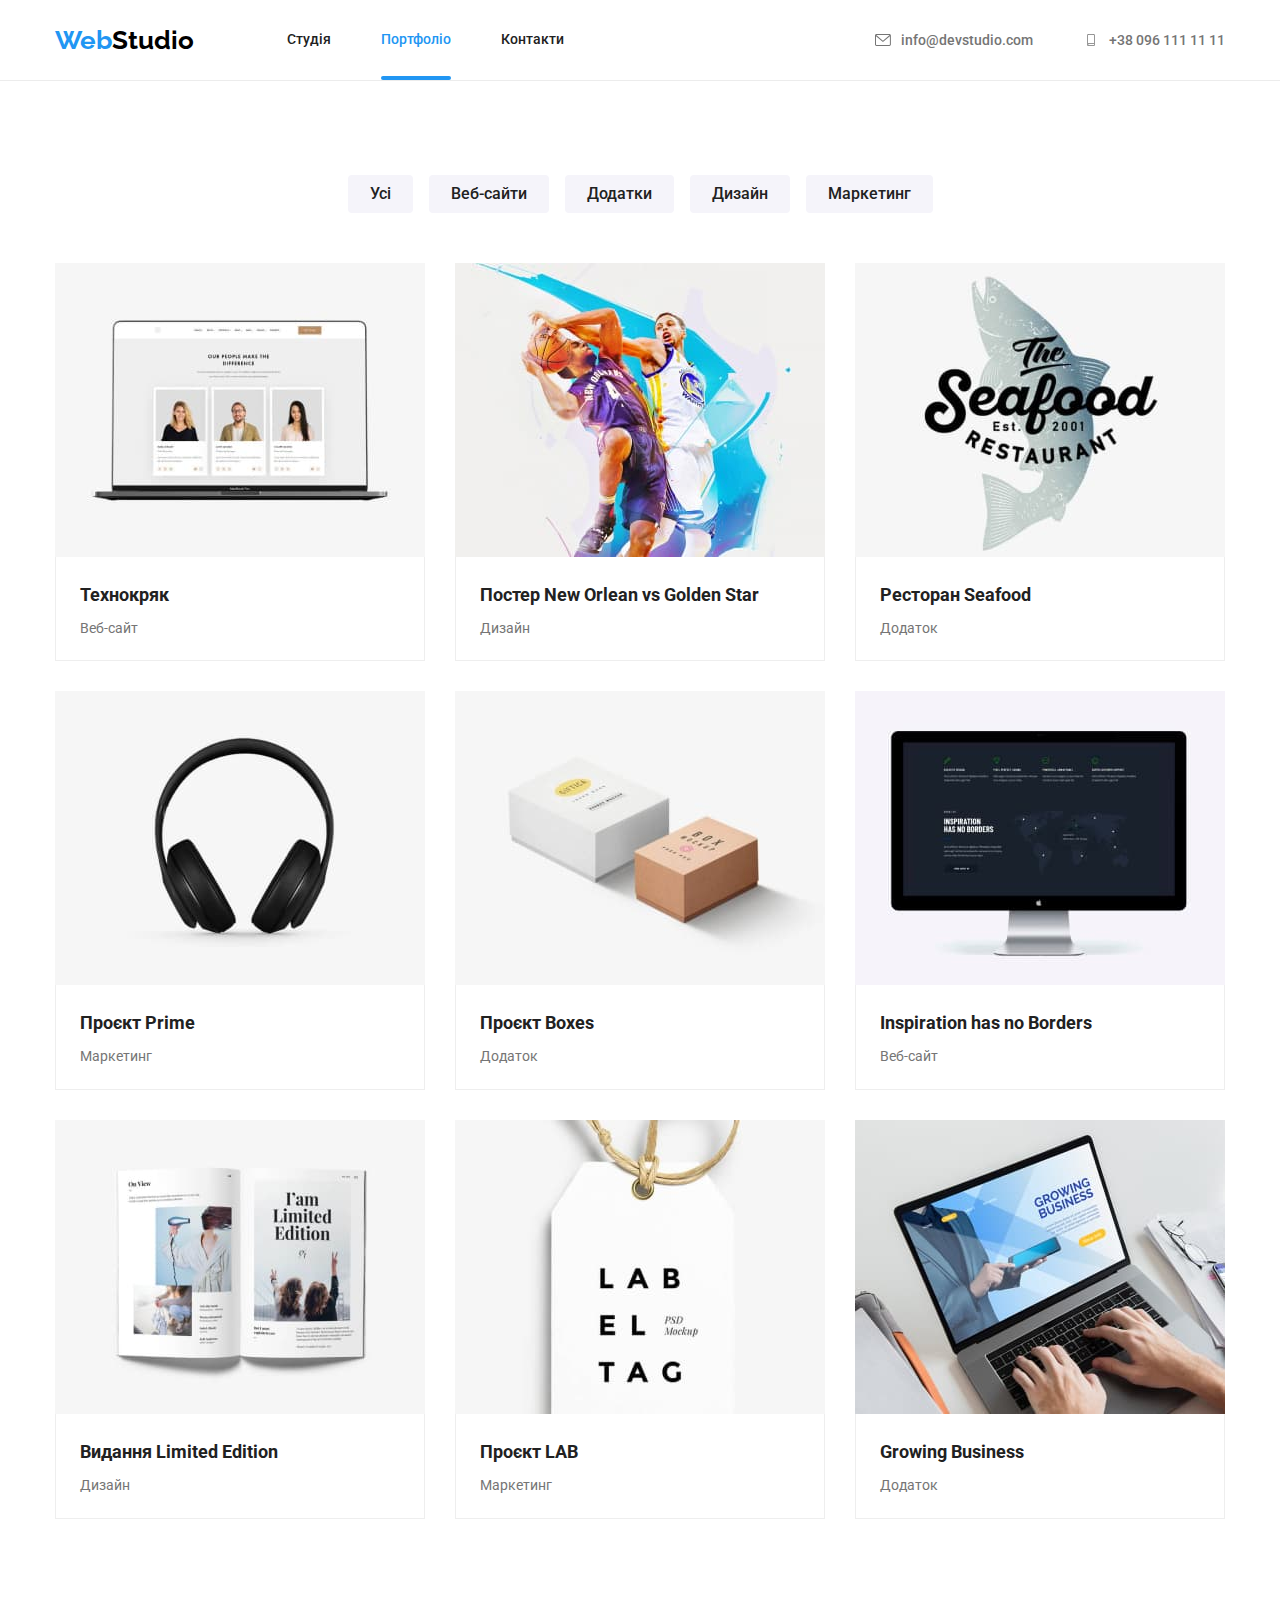
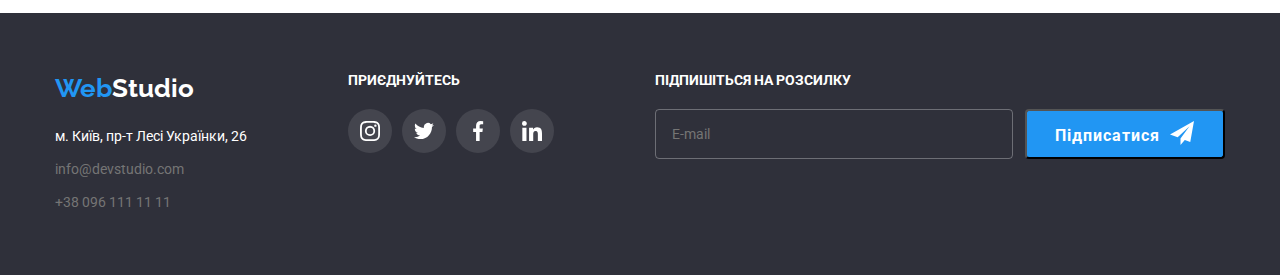
==== commit eedcc1f5: "Виправляє помилки за рекомендаціями ментора" ====
--- a/portfolio.html
+++ b/portfolio.html
@@ -421,7 +421,7 @@
         <nav class="mobile-menu__nav">
           <ul class="list js-menu-container">
             <li>
-              <a class="mobile-menu__link link current" href="./index.html">Студія</a>
+              <a class="mobile-menu__link link" href="./index.html">Студія</a>
             </li>
             <li>
               <a class="mobile-menu__link link" href="./portfolio.html">Портфоліо</a>
--- a/css/main.min.css
+++ b/css/main.min.css
@@ -1 +1 @@
-:root{--primary-text-color: #757575;--primary-white-color: #ffffff;--secondary-white-color: #f5f5f5;--accessary-white-color: #f5f4fa;--title-color: #212121;--primary-black-color: #000000;--alternativ-black-kolor: #212121;--active-btn-color: #188ce8;--accent-color: #2196f3;--primary-beckground-color: #2f303a;--border-color: #eeeeee;--border-header-color: #ececec;--elements-grey-color: #afb1b8;--footer-grey-color: rgba(255, 255, 255, 0.1);--timing-function: cubic-bezier(0.4, 0, 0.2, 1);--input-border-color: rgba(33, 33, 33, 0.2)}*,*::before,*::after{box-sizing:border-box}body{color:var(--primary-text-color);font-family:"Roboto",sans-serif;font-weight:400;font-size:14px;line-height:1.71}h1,h2,h3,h4,h5,h6,p,ul{margin:0;padding:0}img{display:block;max-width:100%;height:auto}.list{list-style-type:none}.link{text-decoration:none;color:inherit;transition:color 250ms var(--timing-function)}.link:hover,.link:focus{color:var(--accent-color)}.button{cursor:pointer}.section{padding-top:60px;padding-bottom:60px}.section__title{color:var(--title-color);font-weight:700;font-size:28px;line-height:1.17;margin-bottom:30px}.container{min-width:320px;margin-left:auto;margin-right:auto;padding-left:15px;padding-right:15px}@media screen and (min-width: 1200px){.container{max-width:1200px}}.visually-hidden{position:absolute;width:1px;height:1px;overflow:hidden;border:0;padding:0;clip:rect(0 0 0 0);-webkit-clip-path:inset(50%);clip-path:inset(50%);margin:-1px;white-space:nowrap}.current::after{display:block;position:absolute;left:0px;bottom:0px;width:100%;height:4px;background-color:currentColor;border-radius:2px;content:""}.footer{background-color:var(--primary-beckground-color);padding-top:60px;padding-bottom:60px}.footer__container{text-align:center}@media screen and (min-width: 768px){.footer__container{display:flex;flex-wrap:wrap;justify-content:center}}@media screen and (min-width: 1200px){.footer__container{justify-content:space-between;gap:70px;flex-wrap:nowrap}}@media screen and (min-width: 1200px){.footer__container{text-align:start}}.footer__contacts{display:inline-block;align-items:center}@media screen and (min-width: 768px){.footer__contacts{margin-right:165px}}@media screen and (min-width: 1200px){.footer__contacts{margin-right:0}}.footer__logo{margin-bottom:28px}@media screen and (min-width: 768px){.footer__logo .logo{margin-right:0}}@media screen and (min-width: 1200px){.footer__logo{margin-bottom:20px}}.footer__item:not(:last-child){margin-bottom:12px}@media screen and (min-width: 1200px){.footer__item:not(:last-child){margin-bottom:9px}}.footer__map{color:var(--primary-white-color)}.footer .link{font-style:normal}.footer__list{margin-bottom:60px}.footer__social{padding-top:12px;margin-bottom:60px}@media screen and (min-width: 768px){.footer__social{padding-top:0}}.footer__text{font-weight:700;font-size:14px;line-height:1.14;align-items:center;text-transform:uppercase;color:var(--primary-white-color);margin-bottom:20px}.header{border-bottom:1px solid var(--border-header-color);text-align:center}@media screen and (min-width: 768px){.header__container{display:flex;justify-content:space-between;align-items:center}}.nav{display:flex;align-items:center;justify-content:space-between;min-height:60px}.nav__list{display:none}@media screen and (min-width: 768px){.nav__list{display:flex;margin-left:auto}}.nav__list .link.current{color:var(--accent-color)}.nav__item:not(:last-child){margin-right:50px}.nav__link{display:block;position:relative;padding-top:32px;padding-bottom:32px;color:var(--title-color);font-weight:500;font-size:14px;line-height:1.14}.mobile-btn-burger{display:inline-flex;padding:0;margin:0;border:none;background-color:rgba(0,0,0,0)}@media screen and (min-width: 768px){.mobile-btn-burger{display:none}}.mobile-btn-burger:hover,.mobile-btn-burger:focus{fill:var(--accent-color)}.contacts{display:none}@media screen and (min-width: 768px){.contacts{display:flex;flex-direction:column}}@media screen and (min-width: 1200px){.contacts{flex-direction:row}}@media screen and (min-width: 1200px){.contacts__item:not(:last-child){margin-right:50px}}.contacts__link{display:flex;align-items:center;padding-top:32px;padding-bottom:32px;font-weight:500;font-size:14px;line-height:1.14}@media screen and (min-width: 768px){.contacts__link{font-size:12px;line-height:1.16;padding-top:5px;padding-bottom:5px}}.contacts__img{display:flex;justify-content:center;width:16px;height:12px;margin-right:10px}.contacts__icon{fill:currentColor}.logo{color:var(--accent-color);font-family:"Raleway";font-weight:700;font-size:24px;line-height:1.16;text-decoration:none}@media screen and (min-width: 768px){.logo{margin-right:88px}}@media screen and (min-width: 1200px){.logo{margin-right:93px;font-size:26px;line-height:1.19}}.logo__word{color:var(--primary-black-color)}.logo__word--white-color{color:var(--primary-white-color)}.mobile-menu{position:fixed;top:0;left:0;display:none;width:100%;height:100%;background-color:var(--primary-white-color);padding:48px 40px;z-index:1}.mobile-menu__btn-close{position:absolute;top:10px;right:15px}.mobile-menu.is-open{display:flex;flex-direction:column;justify-content:space-between}.mobile-menu__link{display:block;color:var(--primary-black-color);font-weight:500;font-size:40px;line-height:1.17;margin-bottom:32px}.mobile-menu__btn-close{display:inline-flex;padding:0;margin:0;border:none;background-color:rgba(0,0,0,0)}@media screen and (min-width: 768px){.mobile-menu__btn-close{display:none}}.mobile-menu__btn-close:hover,.mobile-menu__btn-close:focus{fill:var(--accent-color)}.mobile-contacts__item{margin-bottom:34px}.mobile-contacts__tel{color:var(--accent-color);font-weight:500;font-size:34px;line-height:1.17}.mobile-contacts__email{font-weight:500;font-size:24px;line-height:1.17}.mobail-menu__social{display:flex;align-items:center;justify-content:space-between;padding-top:32px}.mobail-menu__social-link{color:var(--accent-color);font-weight:500;font-size:18px;line-height:1.22}.mailing-form{margin-left:auto;padding-top:12px}@media screen and (min-width: 768px){.mailing-form{margin:0;padding:0}}.mailing-form__text{font-weight:700;font-size:14px;margin-bottom:20px;line-height:1.14;align-items:center;text-transform:uppercase;color:var(--primary-white-color)}@media screen and (min-width: 1200px){.mailing-form__field{display:flex;position:relative}}.mailing-form__input{width:450px;height:50px;margin-bottom:20px;color:var(--primary-white-color);background:rgba(0,0,0,0);border:1px solid rgba(255,255,255,.3);border-radius:4px;transition:border-color 250ms var(--timing-function)}.mailing-form__input:focus{border-color:var(--primary-white-color)}@media screen and (min-width: 1200px){.mailing-form__input{width:358px;padding-left:16px;margin-right:12px}}.form-btn{display:flex;text-align:center;width:200px;height:50px;padding:10px 28px;margin:auto;font-family:"Roboto",sans-serif;font-weight:700;font-size:16px;line-height:1.87;letter-spacing:.06em;color:var(--primary-white-color);background-color:var(--accent-color);border-radius:4px}@media screen and (min-width: 1200px){.form-btn{margin:0}}.form-btn__icon{margin-left:10px;fill:currentColor}.social__link{display:flex;justify-content:center;align-items:center;width:44px;height:44px;border-radius:50%;transition:background-color 250ms var(--timing-function)}.social__link:hover,.social__link:focus{background-color:var(--accent-color)}.social__icon{fill:var(--elements-grey-color);transition:fill 250ms var(--timing-function)}.social__link:hover .social__icon,.social__link:focus .social__icon{fill:var(--primary-white-color)}.social__link--bg-color{background-color:var(--footer-grey-color)}.social__icon--white-color{fill:var(--primary-white-color)}.backdrop{position:fixed;top:0;left:0;width:100%;height:100%;z-index:1;background-color:rgba(0,0,0,.2);opacity:1;transition:opacity 250ms var(--timing-function),visibility 250ms var(--timing-function)}.backdrop.is-hidden .modal{transform:translate(-50%, -50%) scale(1.2)}.modal{position:absolute;top:50%;left:50%;padding:40px;transform:translate(-50%, -50%) scale(1);width:450px;background-color:var(--primary-white-color);transition:transform 250ms var(--timing-function)}@media screen and (min-width: 1200px){.modal{width:528px;height:581px}}.is-hidden{opacity:0;visibility:hidden;pointer-events:none}.modal__btn{position:absolute;width:30px;height:30px;top:8px;right:8px;background:var(--primary-white-color);border:1px solid rgba(0,0,0,.1);border-radius:50%;cursor:pointer;transition:fill 250ms var(--timing-function)}.modal__icon-close{position:absolute;top:50%;left:50%;transform:translate(-50%, -50%)}.modal__btn:hover .modal__icon-close{fill:var(--accent-color)}.benefits{padding-bottom:0;margin-bottom:60px;background-color:var(--primary-white-color)}@media screen and (min-width: 768px){.benefits__list{display:flex;flex-wrap:wrap;gap:30px}}@media screen and (min-width: 1200px){.benefits__list{flex-wrap:nowrap}}.benefits__item{max-width:450px;margin-bottom:30px;margin-left:auto;margin-right:auto}@media screen and (min-width: 768px){.benefits__item{min-width:354px;flex-basis:calc((100% - 60px)/2)}}@media screen and (min-width: 1200px){.benefits__item{min-width:270px}}.benefits__icon{display:flex;justify-content:center;align-items:center;width:450px;height:120px;margin-bottom:30px;background-color:var(--accessary-white-color)}@media screen and (min-width: 768px){.benefits__icon{width:354px}}@media screen and (min-width: 1200px){.benefits__icon{width:270px;margin-bottom:30px}}.benefits__title{text-align:center;margin-bottom:10px;color:var(--title-color);font-weight:700;font-size:14px;line-height:1.14;text-transform:uppercase}@media screen and (min-width: 768px){.benefits__title{text-align:start}}.customers{text-align:center}@media screen and (min-width: 1200px){.customers{padding-top:94px;padding-bottom:94px}}.customers__list{display:flex;flex-wrap:wrap;justify-content:space-around;gap:30px}.customers__link{display:flex;justify-content:center;align-items:center;width:210px;height:92px;border:1px solid var(--elements-grey-color);border-radius:4px;transition:border-color 250ms var(--timing-function)}@media screen and (min-width: 1200px){.customers__link{width:170px}}.customers__link:hover,.customers__link:focus{border-color:var(--accent-color)}.customers__icon{fill:var(--elements-grey-color);transition:fill 250ms var(--timing-function)}.customers__link:hover .customers__icon,.customers__link:focus .customers__icon{fill:var(--accent-color)}.response__text{font-family:"Roboto",sans-serif;font-style:normal;font-weight:700;font-size:20px;line-height:1.15;text-align:center;letter-spacing:.03em;color:var(--title-color);margin-bottom:10px}.response__label{display:block;font-family:"Roboto",sans-serif;font-style:normal;font-weight:400;font-size:12px;line-height:1.16;letter-spacing:.01em;margin-bottom:4px}.response__field{position:relative;display:block;margin-bottom:10px;color:var(--title-color)}.response__input{width:100%;height:40px;padding:11px 11px 11px 44px;font:inherit;border:1px solid var(--input-border-color);border-radius:4px;cursor:pointer;outline:none}.response__input:hover,.response__input:focus{border-color:var(--accent-color);transition:border-color 250ms var(--timing-function)}.response__icon{position:absolute;top:50%;left:12px;transform:translateY(-50%);fill:currentColor;pointer-events:none;transition:fill 250ms var(--timing-function)}.response__input:hover+.response__icon,.response__input:focus+.response__icon{fill:var(--accent-color)}.response__area{display:block;width:100%;height:120px;resize:none;padding:12px 16px;margin-bottom:20px;font:inherit;border:1px solid var(--input-border-color);border-radius:4px;outline:none}.response__area:hover,.response__area:focus{border-color:var(--accent-color);transition:border-color 250ms var(--timing-function)}.policy{display:flex;align-items:center;justify-content:center;gap:7px;margin-bottom:30px}.policy__text{font-size:12px;line-height:1.16}.policy__input{position:absolute;-webkit-appearance:none;-moz-appearance:none;appearance:none}.policy__input:checked~.policy__checkbox{background-image:url(../images/checkbox-checked.svg)}.policy__checkbox{display:inline-block;width:16px;height:15px;background-image:url(../images/checkbox.svg)}.policy__link{font-size:12px;line-height:1.16;color:var(--accent-color)}.response__btn{display:block;width:200px;height:50px;padding:10px 28px;margin:0 auto;font-family:"Roboto",sans-serif;font-weight:700;font-size:16px;line-height:1.87;letter-spacing:.06em;color:var(--primary-white-color);background-color:var(--accent-color);border-color:var(--accent-color);border-radius:4px;box-shadow:0px 4px 4px rgba(0,0,0,.15);transition:background-color 250ms var(--timing-function),box-shadow 250ms var(--timing-function)}.response__btn:hover{background:var(--active-btn-color);box-shadow:0px 4px 4px rgba(0,0,0,.15);border-radius:4px}.hero{padding-top:118px;padding-bottom:118px;text-align:center;background-color:var(--primary-beckground-color);background-image:linear-gradient(rgba(47, 48, 58, 0.4), rgba(47, 48, 58, 0.4)),url(../../../images/hero-bg-Img-480.jpg);background-repeat:no-repeat;background-size:cover;background-position:center}@media screen and (min-device-pixel-ratio: 2),screen and (-webkit-min-device-pixel-ratio: 2),screen and (min-resolution: 192dpi),screen and (min-resolution: 2dppx){.hero{background-image:linear-gradient(rgba(47, 48, 58, 0.4), rgba(47, 48, 58, 0.4)),url(../../../images/hero-bg-Img-480@x2.jpg)}}@media screen and (min-width: 768px){.hero{background-image:linear-gradient(rgba(47, 48, 58, 0.4), rgba(47, 48, 58, 0.4)),url(../../../images/hero-bg-Img-768.jpg)}}@media screen and (min-device-pixel-ratio: 2),screen and (-webkit-min-device-pixel-ratio: 2),screen and (min-resolution: 192dpi),screen and (min-resolution: 2dppx){.hero{background-image:linear-gradient(rgba(47, 48, 58, 0.4), rgba(47, 48, 58, 0.4)),url(../../../images/hero-bg-Img-768@x2.jpg)}}@media screen and (min-width: 1200px){.hero{padding-top:200px;padding-bottom:200px;background-image:linear-gradient(rgba(47, 48, 58, 0.4), rgba(47, 48, 58, 0.4)),url(../images/hero-bg-Img.jpg)}}.hero__title{margin:auto;margin-bottom:30px;max-width:360px;color:var(--primary-white-color);font-weight:900;font-size:26px;line-height:1.61;letter-spacing:.06em;text-transform:uppercase}@media screen and (min-width: 1200px){.hero__title{max-width:696px;font-size:44px;line-height:1.36}}.hero__btn{padding:10px 24px;color:var(--primary-white-color);background-color:var(--accent-color);font-weight:700;font-size:16px;line-height:1.875;letter-spacing:.06em;border-color:rgba(0,0,0,0);border-radius:4px;transition:background-color 250ms var(--timing-function),box-shadow 250ms var(--timing-function)}.hero__btn:hover,.hero__btn:focus{background-color:var(--active-btn-color);box-shadow:0px 4px 4px rgba(0,0,0,.15)}@media screen and (min-width: 1200px){.hero__btn{padding:10px 32px}}.team{text-align:center;background-color:var(--accessary-white-color)}@media screen and (min-width: 768px){.team__list{display:flex;flex-wrap:wrap;gap:30px}}@media screen and (min-width: 1200px){.team__list{justify-content:space-between}}.team__item{max-width:480px;margin-left:auto;margin-right:auto;margin-bottom:30px;background-color:var(--primary-white-color);box-shadow:0px 1px 3px rgba(0,0,0,.12),0px 1px 1px rgba(0,0,0,.14),0px 2px 1px rgba(0,0,0,.2);border-radius:0px 0px 4px 4px}@media screen and (min-width: 768px){.team__item{max-width:354px;flex-basis:calc((100% - 60px)/2)}}@media screen and (min-width: 1200px){.team__item{max-width:270px}}.team__img{margin:auto}.team__description{padding-top:30px;padding-bottom:24px}.team__title{margin-bottom:10px;color:var(--title-color);font-weight:500;font-size:16px;line-height:1.19}.team__text{margin-bottom:16px}.social{display:flex;justify-content:center;gap:10px}.works{display:none;background-color:var(--primary-white-color);text-align:center;padding-bottom:94px}.works__list{display:flex;justify-content:space-between}.works__item{position:relative}.works__title{display:flex;justify-content:center;align-items:center;width:100%;height:70px;color:var(--primary-white-color);background-color:rgba(47,48,58,.8);font-weight:700;font-size:14px;line-height:1.14;letter-spacing:.03em;text-transform:uppercase;position:absolute;bottom:0}.works__img{width:370px}.filter{display:flex;justify-content:start;flex-wrap:wrap;-moz-column-gap:8px;column-gap:8px;row-gap:15px;margin-bottom:46px}@media screen and (min-width: 1200px){.filter{justify-content:center;margin-bottom:50px}}.filter__item:not(:last-child){margin-right:8px}.filter__btn{padding:6px 22px;color:var(--title-color);background-color:var(--accessary-white-color);font-family:inherit;font-weight:500;font-size:16px;line-height:1.6;border:1px rgba(0,0,0,0);border-radius:4px;transition:color 250ms var(--timing-function),box-shadow 250ms var(--timing-function),background-color 250ms var(--timing-function)}.filter__btn:hover,.filter__btn:focus{color:var(--primary-white-color);background-color:var(--accent-color);box-shadow:0px 3px 1px rgba(0,0,0,.1),0px 1px 2px rgba(0,0,0,.08),0px 2px 2px rgba(0,0,0,.12)}.projects{display:flex;flex-wrap:wrap}.projects__item{width:calc((100% - 60px)/3)}.projects__item:not(:nth-child(3n)){margin-right:30px}.projects__item:not(:nth-last-child(-n+3)){margin-bottom:30px}.projects__title{margin-bottom:4px;color:var(--title-color);font-weight:700;font-size:18px;line-height:2}.projects__link{display:inline-block;text-decoration:none;color:inherit;transition:box-shadow 250ms var(--timing-function)}.projects__link:hover{box-shadow:0px 1px 1px rgba(0,0,0,.12),0px 4px 4px rgba(0,0,0,.06),1px 4px 6px rgba(0,0,0,.16)}.projects__overlay{position:relative;width:100%;height:100%;overflow:hidden}.projects__img{width:370px}.projects__description{position:absolute;top:0;left:0;width:100%;height:100%;transform:translateY(101%);font-weight:400;font-size:18px;line-height:1.56;letter-spacing:.03em;padding:63px 24px;color:var(--primary-white-color);background-color:rgba(33,150,243,.9);transition:transform 250ms var(--timing-function)}.projects__link:hover .projects__description{transform:translateY(0)}.projects__meta{padding:20px 24px;border-right:1px solid var(--border-color);border-bottom:1px solid var(--border-color);border-left:1px solid var(--border-color)}/*# sourceMappingURL=main.min.css.map */+:root{--primary-text-color: #757575;--primary-white-color: #ffffff;--secondary-white-color: #f5f5f5;--accessary-white-color: #f5f4fa;--title-color: #212121;--primary-black-color: #000000;--alternativ-black-kolor: #212121;--active-btn-color: #188ce8;--accent-color: #2196f3;--primary-beckground-color: #2f303a;--border-color: #eeeeee;--border-header-color: #ececec;--elements-grey-color: #afb1b8;--footer-grey-color: rgba(255, 255, 255, 0.1);--timing-function: cubic-bezier(0.4, 0, 0.2, 1);--input-border-color: rgba(33, 33, 33, 0.2)}*,*::before,*::after{box-sizing:border-box}body{color:var(--primary-text-color);font-family:"Roboto",sans-serif;font-weight:400;font-size:14px;line-height:1.71}h1,h2,h3,h4,h5,h6,p,ul{margin:0;padding:0}img{display:block;max-width:100%;height:auto}.list{list-style-type:none}.link{text-decoration:none;color:inherit;transition:color 250ms var(--timing-function)}.link:hover,.link:focus{color:var(--accent-color)}.button{cursor:pointer}.section{padding-top:60px;padding-bottom:60px}@media screen and (min-width: 1200px){.section{padding-top:94px;padding-bottom:94px}}.section__title{color:var(--title-color);font-weight:700;font-size:28px;line-height:1.17;margin-bottom:30px}@media screen and (min-width: 1200px){.section__title{font-size:36px;line-height:1.16}}.container{min-width:320px;margin-left:auto;margin-right:auto;padding-left:15px;padding-right:15px}@media screen and (min-width: 1200px){.container{max-width:1200px}}.visually-hidden{position:absolute;width:1px;height:1px;overflow:hidden;border:0;padding:0;clip:rect(0 0 0 0);-webkit-clip-path:inset(50%);clip-path:inset(50%);margin:-1px;white-space:nowrap}.current::after{display:block;position:absolute;left:0px;bottom:0px;width:100%;height:4px;background-color:currentColor;border-radius:2px;content:""}.footer{background-color:var(--primary-beckground-color);padding-top:60px;padding-bottom:60px}.footer__container{text-align:center}@media screen and (min-width: 768px){.footer__container{display:flex;flex-wrap:wrap;justify-content:center}}@media screen and (min-width: 1200px){.footer__container{justify-content:space-between;gap:70px;flex-wrap:nowrap}}@media screen and (min-width: 1200px){.footer__container{text-align:start}}.footer__contacts{display:inline-block;align-items:center}@media screen and (min-width: 768px){.footer__contacts{margin-right:165px}}@media screen and (min-width: 1200px){.footer__contacts{margin-right:0}}.footer__logo{margin-bottom:28px}@media screen and (min-width: 768px){.footer__logo .logo{margin-right:0}}@media screen and (min-width: 1200px){.footer__logo{margin-bottom:20px}}.footer__item:not(:last-child){margin-bottom:12px}@media screen and (min-width: 1200px){.footer__item:not(:last-child){margin-bottom:9px}}.footer__map{color:var(--primary-white-color)}.footer .link{font-style:normal}.footer__list{margin-bottom:60px}@media screen and (min-width: 1200px){.footer__list{margin-bottom:0}}.footer__social{padding-top:12px;margin-bottom:60px}@media screen and (min-width: 768px){.footer__social{padding-top:0}}@media screen and (min-width: 1200px){.footer__social{margin-bottom:0}}.footer__text{font-weight:700;font-size:14px;line-height:1.14;align-items:center;text-transform:uppercase;color:var(--primary-white-color);margin-bottom:20px}.header{border-bottom:1px solid var(--border-header-color);text-align:center}@media screen and (min-width: 768px){.header__container{display:flex;justify-content:space-between;align-items:center}}.nav{display:flex;align-items:center;justify-content:space-between;min-height:60px}.nav__list{display:none}@media screen and (min-width: 768px){.nav__list{display:flex;margin-left:auto}}.nav__list .link.current{color:var(--accent-color)}.nav__item:not(:last-child){margin-right:50px}.nav__link{display:block;position:relative;padding-top:32px;padding-bottom:32px;color:var(--title-color);font-weight:500;font-size:14px;line-height:1.14}.mobile-btn-burger{display:inline-flex;padding:0;margin:0;border:none;background-color:rgba(0,0,0,0)}@media screen and (min-width: 768px){.mobile-btn-burger{display:none}}.mobile-btn-burger:hover,.mobile-btn-burger:focus{fill:var(--accent-color)}.contacts{display:none}@media screen and (min-width: 768px){.contacts{display:flex;flex-direction:column}}@media screen and (min-width: 1200px){.contacts{flex-direction:row}}@media screen and (min-width: 1200px){.contacts__item:not(:last-child){margin-right:50px}}.contacts__link{display:flex;align-items:center;padding-top:32px;padding-bottom:32px;font-weight:500;font-size:14px;line-height:1.14}@media screen and (min-width: 768px){.contacts__link{font-size:12px;line-height:1.16;padding-top:5px;padding-bottom:5px}}@media screen and (min-width: 1200px){.contacts__link{font-size:14px;line-height:1.17}}.contacts__img{display:flex;justify-content:center;width:16px;height:12px;margin-right:10px}.contacts__icon{fill:currentColor}.logo{color:var(--accent-color);font-family:"Raleway";font-weight:700;font-size:24px;line-height:1.16;text-decoration:none}@media screen and (min-width: 768px){.logo{margin-right:88px}}@media screen and (min-width: 1200px){.logo{margin-right:93px;font-size:26px;line-height:1.19}}.logo__word{color:var(--primary-black-color)}.logo__word--white-color{color:var(--primary-white-color)}.mobile-menu{position:fixed;top:0;left:0;display:flex;flex-direction:column;justify-content:space-between;width:100%;height:100%;background-color:var(--primary-white-color);padding:48px 40px;z-index:1;transform:translate(100%, -100%) scale(0.5);transition:transform 250ms var(--timing-function),scale 250ms var(--timing-function)}.mobile-menu__btn-close{position:absolute;top:10px;right:15px}.mobile-menu.is-open{transform:translate(0) scale(1)}.mobile-menu__link{display:block;color:var(--primary-black-color);font-weight:500;font-size:40px;line-height:1.17;margin-bottom:32px}.mobile-menu__btn-close{display:inline-flex;padding:0;margin:0;border:none;background-color:rgba(0,0,0,0)}@media screen and (min-width: 768px){.mobile-menu__btn-close{display:none}}.mobile-menu__btn-close:hover,.mobile-menu__btn-close:focus{fill:var(--accent-color)}.mobile-contacts__item{margin-bottom:34px}.mobile-contacts__tel{color:var(--accent-color);font-weight:500;font-size:34px;line-height:1.17}.mobile-contacts__email{font-weight:500;font-size:24px;line-height:1.17}.mobail-menu__social{display:flex;align-items:center;justify-content:space-between;padding-top:32px}.mobail-menu__social-link{color:var(--accent-color);font-weight:500;font-size:18px;line-height:1.22}.mailing-form{margin-left:auto;padding-top:12px}@media screen and (min-width: 768px){.mailing-form{margin:0;padding:0}}.mailing-form__text{font-weight:700;font-size:14px;margin-bottom:20px;line-height:1.14;align-items:center;text-transform:uppercase;color:var(--primary-white-color)}@media screen and (min-width: 1200px){.mailing-form__field{display:flex;position:relative}}.mailing-form__input{width:450px;height:50px;padding-left:16px;margin-bottom:20px;color:var(--primary-white-color);background:rgba(0,0,0,0);border:1px solid rgba(255,255,255,.3);border-radius:4px;transition:border-color 250ms var(--timing-function)}.mailing-form__input:focus{border-color:var(--primary-white-color)}@media screen and (max-width: 479px){.mailing-form__input{width:calc(100% - 30px)}}@media screen and (min-width: 1200px){.mailing-form__input{width:358px;padding-left:16px;margin-right:12px}}.form-btn{display:flex;text-align:center;width:200px;height:50px;padding:10px 28px;margin:auto;font-family:"Roboto",sans-serif;font-weight:700;font-size:16px;line-height:1.87;letter-spacing:.06em;color:var(--primary-white-color);background-color:var(--accent-color);border-radius:4px}@media screen and (min-width: 1200px){.form-btn{margin:0}}.form-btn__icon{margin-left:10px;fill:currentColor}.social__link{display:flex;justify-content:center;align-items:center;width:44px;height:44px;border-radius:50%;transition:background-color 250ms var(--timing-function)}.social__link:hover,.social__link:focus{background-color:var(--accent-color)}.social__icon{fill:var(--elements-grey-color);transition:fill 250ms var(--timing-function)}.social__link:hover .social__icon,.social__link:focus .social__icon{fill:var(--primary-white-color)}.social__link--bg-color{background-color:var(--footer-grey-color)}.social__icon--white-color{fill:var(--primary-white-color)}.backdrop{position:fixed;top:0;left:0;width:100%;height:100%;z-index:1;background-color:rgba(0,0,0,.2);opacity:1;transition:opacity 250ms var(--timing-function),visibility 250ms var(--timing-function)}.backdrop.is-hidden .modal{transform:translate(-50%, -50%) scale(1.2)}.modal{position:absolute;top:50%;left:50%;padding:40px;transform:translate(-50%, -50%) scale(1);width:450px;background-color:var(--primary-white-color);transition:transform 250ms var(--timing-function)}@media screen and (max-width: 479px){.modal{width:calc(100% - 30px)}}@media screen and (min-width: 1200px){.modal{width:528px;height:581px}}.is-hidden{opacity:0;visibility:hidden;pointer-events:none}.modal__btn{position:absolute;width:30px;height:30px;top:8px;right:8px;background:var(--primary-white-color);border:1px solid rgba(0,0,0,.1);border-radius:50%;cursor:pointer;transition:fill 250ms var(--timing-function)}.modal__icon-close{position:absolute;top:50%;left:50%;transform:translate(-50%, -50%)}.modal__btn:hover .modal__icon-close{fill:var(--accent-color)}.benefits{padding-bottom:0;margin-bottom:60px;background-color:var(--primary-white-color)}@media screen and (min-width: 1200px){.benefits{margin-bottom:0}}@media screen and (min-width: 768px){.benefits__list{display:flex;flex-wrap:wrap;gap:30px}}@media screen and (min-width: 1200px){.benefits__list{flex-wrap:nowrap}}.benefits__item{max-width:450px;margin-bottom:30px;margin-left:auto;margin-right:auto}@media screen and (min-width: 768px){.benefits__item{min-width:354px;flex-basis:calc((100% - 60px)/2);margin-bottom:0}}@media screen and (min-width: 1200px){.benefits__item{min-width:270px}}.benefits__icon{display:flex;justify-content:center;align-items:center;width:450px;height:120px;margin-bottom:30px;background-color:var(--accessary-white-color)}@media screen and (max-width: 479px){.benefits__icon{width:calc(100% - 30px)}}@media screen and (min-width: 768px){.benefits__icon{width:354px}}@media screen and (min-width: 1200px){.benefits__icon{width:270px;margin-bottom:30px}}.benefits__title{text-align:center;margin-bottom:10px;color:var(--title-color);font-weight:700;font-size:14px;line-height:1.14;text-transform:uppercase}@media screen and (min-width: 768px){.benefits__title{text-align:start}}.customers{text-align:center}@media screen and (min-width: 1200px){.customers{padding-top:94px;padding-bottom:94px}}.customers__list{display:flex;flex-wrap:wrap;justify-content:space-around;gap:30px}.customers__link{display:flex;justify-content:center;align-items:center;width:210px;height:92px;border:1px solid var(--elements-grey-color);border-radius:4px;transition:border-color 250ms var(--timing-function)}@media screen and (min-width: 1200px){.customers__link{width:170px}}.customers__link:hover,.customers__link:focus{border-color:var(--accent-color)}.customers__icon{fill:var(--elements-grey-color);transition:fill 250ms var(--timing-function)}.customers__link:hover .customers__icon,.customers__link:focus .customers__icon{fill:var(--accent-color)}.response__text{font-family:"Roboto",sans-serif;font-style:normal;font-weight:700;font-size:20px;line-height:1.15;text-align:center;letter-spacing:.03em;color:var(--title-color);margin-bottom:10px}.response__label{display:block;font-family:"Roboto",sans-serif;font-style:normal;font-weight:400;font-size:12px;line-height:1.16;letter-spacing:.01em;margin-bottom:4px}.response__field{position:relative;display:block;margin-bottom:10px;color:var(--title-color)}.response__input{width:100%;height:40px;padding:11px 11px 11px 44px;font:inherit;border:1px solid var(--input-border-color);border-radius:4px;cursor:pointer;outline:none}.response__input:hover,.response__input:focus{border-color:var(--accent-color);transition:border-color 250ms var(--timing-function)}.response__icon{position:absolute;top:50%;left:12px;transform:translateY(-50%);fill:currentColor;pointer-events:none;transition:fill 250ms var(--timing-function)}.response__input:hover+.response__icon,.response__input:focus+.response__icon{fill:var(--accent-color)}.response__area{display:block;width:100%;height:120px;resize:none;padding:12px 16px;margin-bottom:20px;font:inherit;border:1px solid var(--input-border-color);border-radius:4px;outline:none}.response__area:hover,.response__area:focus{border-color:var(--accent-color);transition:border-color 250ms var(--timing-function)}.policy{display:flex;align-items:center;justify-content:center;gap:7px;margin-bottom:30px}.policy__text{font-size:12px;line-height:1.16}@media screen and (min-width: 1200px){.policy__text{font-size:14px;line-height:1.71}}.policy__input{position:absolute;-webkit-appearance:none;-moz-appearance:none;appearance:none}.policy__input:checked~.policy__checkbox{background-image:url(../images/checkbox-checked.svg)}.policy__checkbox{display:inline-block;width:16px;height:15px;background-image:url(../images/checkbox.svg)}.policy__link{font-size:12px;line-height:1.16;color:var(--accent-color)}.response__btn{display:block;width:200px;height:50px;padding:10px 28px;margin:0 auto;font-family:"Roboto",sans-serif;font-weight:700;font-size:16px;line-height:1.87;letter-spacing:.06em;color:var(--primary-white-color);background-color:var(--accent-color);border-color:var(--accent-color);border-radius:4px;box-shadow:0px 4px 4px rgba(0,0,0,.15);transition:background-color 250ms var(--timing-function),box-shadow 250ms var(--timing-function)}.response__btn:hover{background:var(--active-btn-color);box-shadow:0px 4px 4px rgba(0,0,0,.15);border-radius:4px}.hero{padding-top:118px;padding-bottom:118px;text-align:center;background-color:var(--primary-beckground-color);background-image:linear-gradient(rgba(47, 48, 58, 0.4), rgba(47, 48, 58, 0.4)),url(../images/hero-bg-img-480.jpg);background-repeat:no-repeat;background-size:cover;background-position:center}@media screen and (min-device-pixel-ratio: 2),screen and (-webkit-min-device-pixel-ratio: 2),screen and (min-resolution: 192dpi),screen and (min-resolution: 2dppx){.hero{background-image:linear-gradient(rgba(47, 48, 58, 0.4), rgba(47, 48, 58, 0.4)),url(../images/hero-bg-img-480@2x.jpg)}}@media screen and (min-width: 768px){.hero{background-image:linear-gradient(rgba(47, 48, 58, 0.4), rgba(47, 48, 58, 0.4)),url(../images/hero-bg-img-768.jpg)}}@media screen and (min-device-pixel-ratio: 2),screen and (-webkit-min-device-pixel-ratio: 2),screen and (min-resolution: 192dpi),screen and (min-resolution: 2dppx){.hero{background-image:linear-gradient(rgba(47, 48, 58, 0.4), rgba(47, 48, 58, 0.4)),url(../images/hero-bg-img-768@2x.jpg)}}@media screen and (min-width: 1200px){.hero{padding-top:200px;padding-bottom:200px;background-image:linear-gradient(rgba(47, 48, 58, 0.4), rgba(47, 48, 58, 0.4)),url(../images/hero-bg-img.jpg)}}@media screen and (min-device-pixel-ratio: 2),screen and (-webkit-min-device-pixel-ratio: 2),screen and (min-resolution: 192dpi),screen and (min-resolution: 2dppx){.hero{background-image:linear-gradient(rgba(47, 48, 58, 0.4), rgba(47, 48, 58, 0.4)),url(../images/hero-bg-img@2x.jpg)}}.hero__title{margin:auto;margin-bottom:30px;max-width:360px;color:var(--primary-white-color);font-weight:900;font-size:26px;line-height:1.61;letter-spacing:.06em;text-transform:uppercase}@media screen and (min-width: 1200px){.hero__title{max-width:696px;font-size:44px;line-height:1.36}}.hero__btn{padding:10px 24px;color:var(--primary-white-color);background-color:var(--accent-color);font-weight:700;font-size:16px;line-height:1.875;letter-spacing:.06em;border-color:rgba(0,0,0,0);border-radius:4px;transition:background-color 250ms var(--timing-function),box-shadow 250ms var(--timing-function)}.hero__btn:hover,.hero__btn:focus{background-color:var(--active-btn-color);box-shadow:0px 4px 4px rgba(0,0,0,.15)}@media screen and (min-width: 1200px){.hero__btn{padding:10px 32px}}.team{text-align:center;background-color:var(--accessary-white-color)}@media screen and (min-width: 768px){.team__list{display:flex;justify-content:center;flex-wrap:wrap;gap:30px}}@media screen and (min-width: 1200px){.team__list{justify-content:space-between}}.team__item{max-width:480px;margin-left:auto;margin-right:auto;margin-bottom:30px;background-color:var(--primary-white-color);box-shadow:0px 1px 3px rgba(0,0,0,.12),0px 1px 1px rgba(0,0,0,.14),0px 2px 1px rgba(0,0,0,.2);border-radius:0px 0px 4px 4px}@media screen and (min-width: 768px){.team__item{max-width:354px;flex-basis:calc((100% - 60px)/2);margin:0}}@media screen and (min-width: 1200px){.team__item{max-width:270px}}.team__img{margin:auto}.team__description{padding-top:30px;padding-bottom:24px}.team__title{margin-bottom:10px;color:var(--title-color);font-weight:500;font-size:16px;line-height:1.19}.team__text{margin-bottom:16px}.social{display:flex;justify-content:center;gap:10px}.works{display:none;background-color:var(--primary-white-color);text-align:center;padding-bottom:94px}@media screen and (min-width: 1200px){.works{display:block}}.works__list{display:flex;justify-content:space-between}.works__item{position:relative}.works__title{display:flex;justify-content:center;align-items:center;width:100%;height:70px;color:var(--primary-white-color);background-color:rgba(47,48,58,.8);font-weight:700;font-size:14px;line-height:1.14;letter-spacing:.03em;text-transform:uppercase;position:absolute;bottom:0}.works__img{width:370px}.filter{display:flex;justify-content:start;flex-wrap:wrap;-moz-column-gap:8px;column-gap:8px;row-gap:15px;margin-bottom:46px}@media screen and (min-width: 1200px){.filter{justify-content:center;margin-bottom:50px}}.filter__item:not(:last-child){margin-right:8px}.filter__btn{padding:6px 22px;color:var(--title-color);background-color:var(--accessary-white-color);font-family:inherit;font-weight:500;font-size:16px;line-height:1.6;border:1px rgba(0,0,0,0);border-radius:4px;transition:color 250ms var(--timing-function),box-shadow 250ms var(--timing-function),background-color 250ms var(--timing-function)}.filter__btn:hover,.filter__btn:focus{color:var(--primary-white-color);background-color:var(--accent-color);box-shadow:0px 3px 1px rgba(0,0,0,.1),0px 1px 2px rgba(0,0,0,.08),0px 2px 2px rgba(0,0,0,.12)}.projects{display:flex;flex-wrap:wrap}.projects__item{width:calc((100% - 60px)/3)}.projects__item:not(:nth-child(3n)){margin-right:30px}.projects__item:not(:nth-last-child(-n+3)){margin-bottom:30px}.projects__title{margin-bottom:4px;color:var(--title-color);font-weight:700;font-size:18px;line-height:2}.projects__link{display:inline-block;text-decoration:none;color:inherit;transition:box-shadow 250ms var(--timing-function)}.projects__link:hover{box-shadow:0px 1px 1px rgba(0,0,0,.12),0px 4px 4px rgba(0,0,0,.06),1px 4px 6px rgba(0,0,0,.16)}.projects__overlay{position:relative;width:100%;height:100%;overflow:hidden}.projects__img{width:370px}.projects__description{position:absolute;top:0;left:0;width:100%;height:100%;transform:translateY(101%);font-weight:400;font-size:18px;line-height:1.56;letter-spacing:.03em;padding:63px 24px;color:var(--primary-white-color);background-color:rgba(33,150,243,.9);transition:transform 250ms var(--timing-function)}.projects__link:hover .projects__description{transform:translateY(0)}.projects__meta{padding:20px 24px;border-right:1px solid var(--border-color);border-bottom:1px solid var(--border-color);border-left:1px solid var(--border-color)}/*# sourceMappingURL=main.min.css.map */